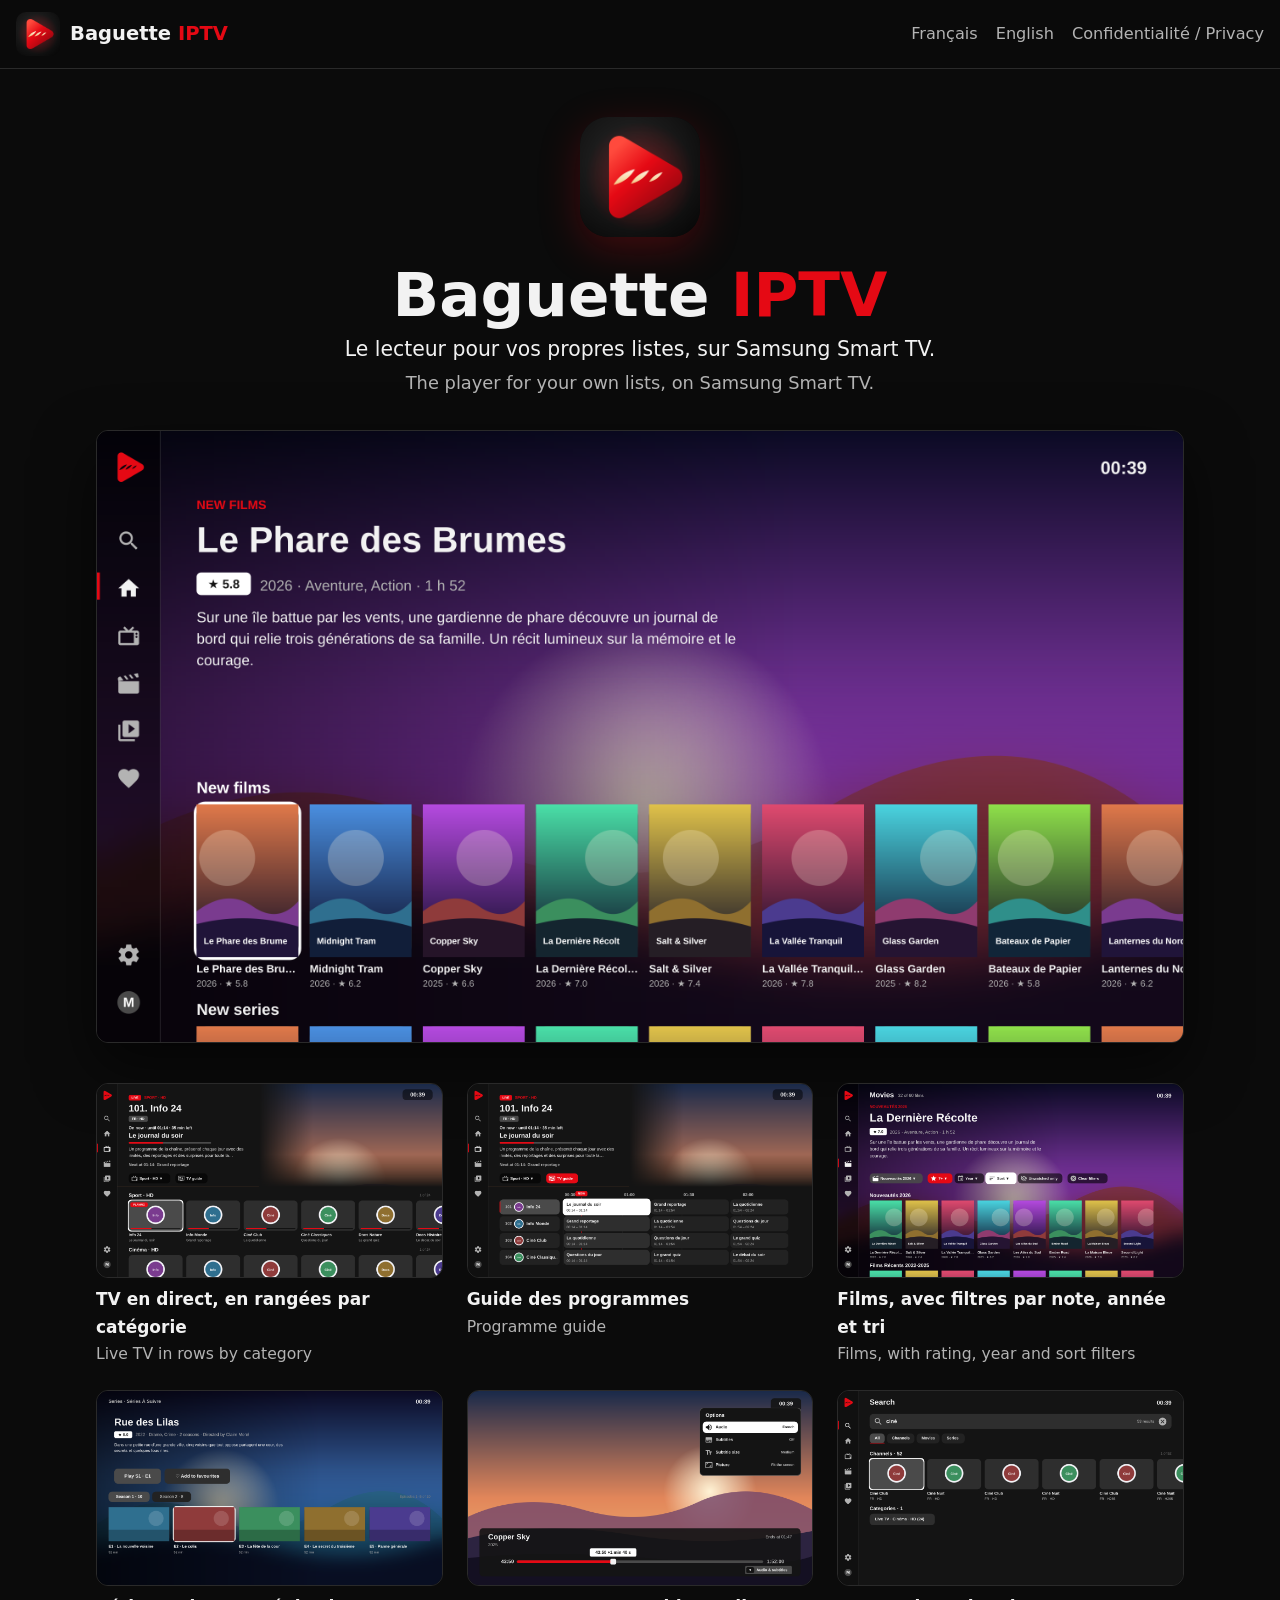
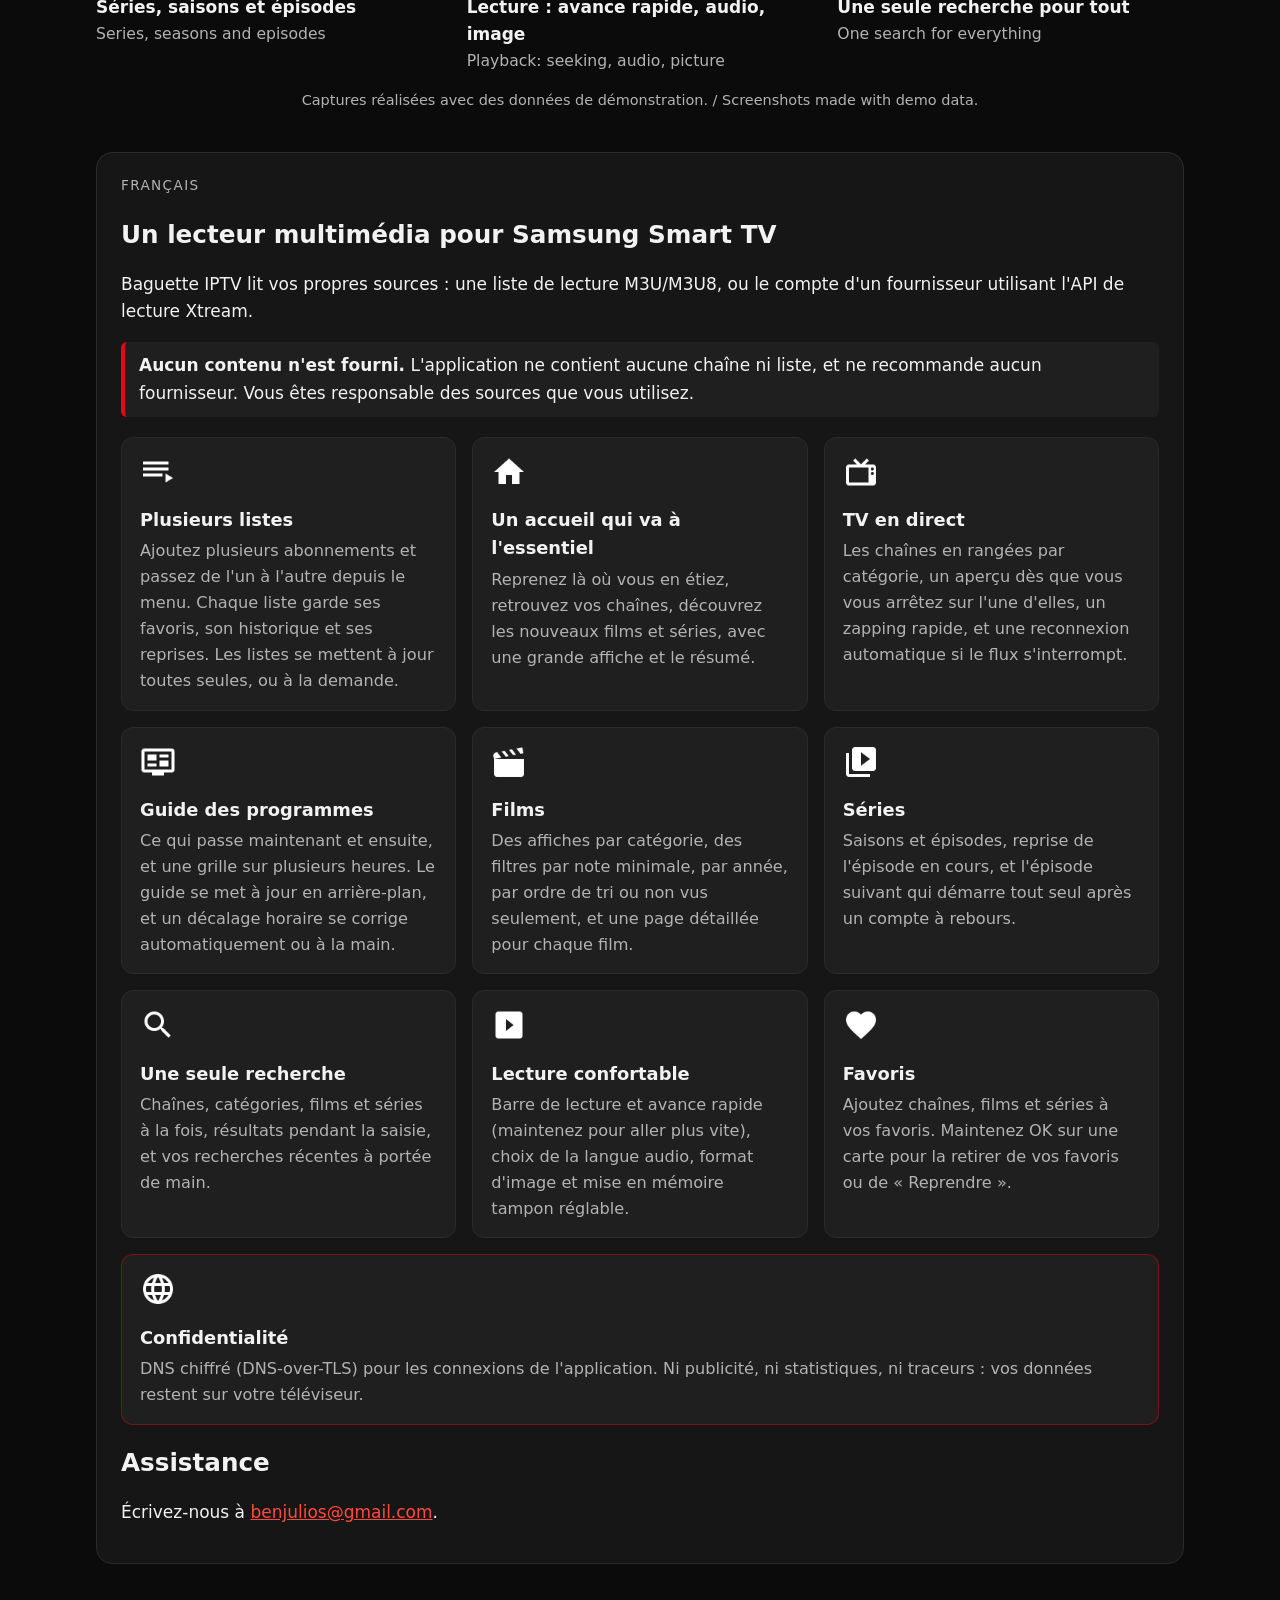
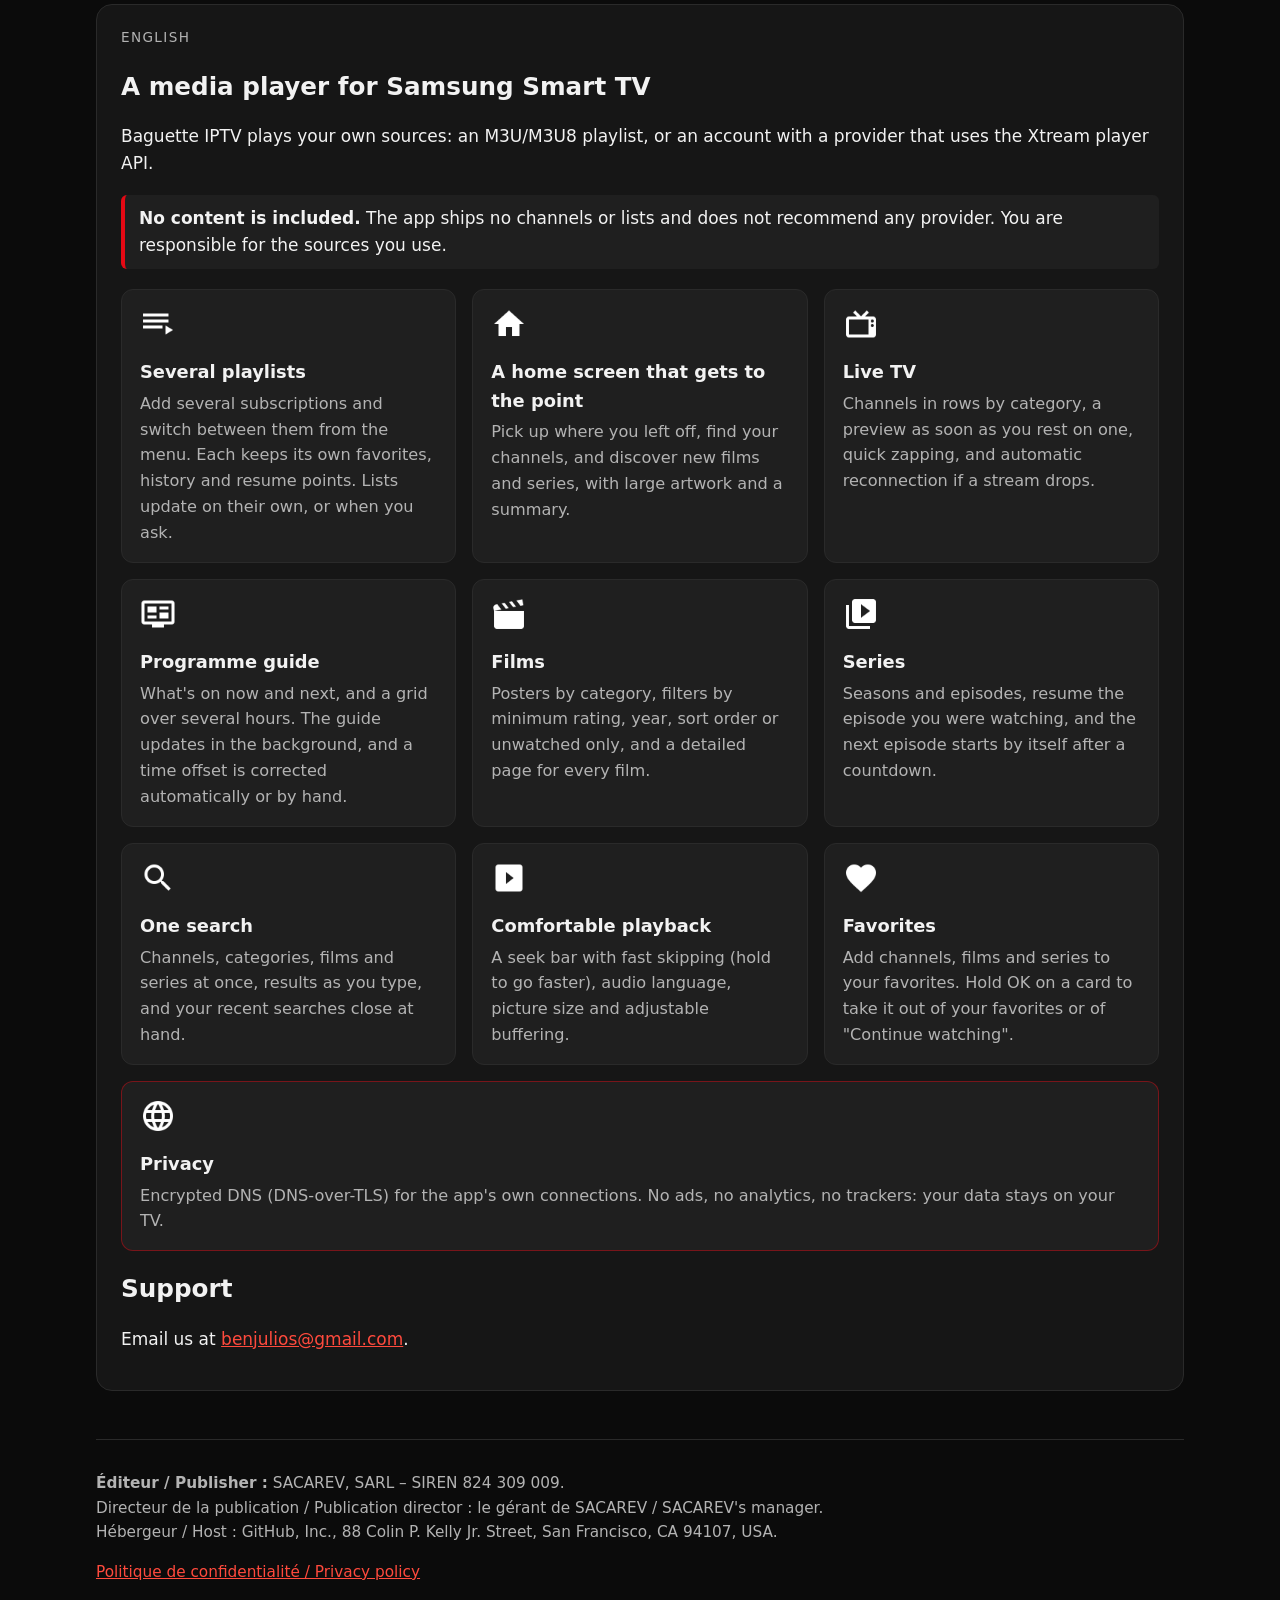
==== index.html @ 28c88313 "Point links at the renamed repo, baguette-iptv-ws The site's repo is now benjulios/baguette-iptv-ws," ====
<!doctype html>
<html lang="fr">
<head>
<meta charset="utf-8">
<meta name="viewport" content="width=device-width, initial-scale=1">
<title>Baguette IPTV – SACAREV</title>
<meta name="description" content="Baguette IPTV, un lecteur pour vos propres listes IPTV sur Samsung Smart TV, par SACAREV. A player for your own IPTV lists on Samsung Smart TV.">
<meta name="theme-color" content="#0b0b0b">
<meta property="og:title" content="Baguette IPTV">
<meta property="og:description" content="Le lecteur pour vos propres listes IPTV sur Samsung Smart TV. The player for your own IPTV lists on Samsung Smart TV.">
<meta property="og:image" content="https://benjulios.github.io/baguette-iptv-ws/screens/home.png">
<link rel="icon" href="favicon.png">
<link rel="stylesheet" href="style.css">
</head>
<body>
<header class="top">
  <a class="brand" href="index.html"><img src="icon.png" alt="" width="44" height="44"><span>Baguette <b>IPTV</b></span></a>
  <nav><a href="#fr">Français</a><a href="#en">English</a><a href="privacy.html">Confidentialité / Privacy</a></nav>
</header>

<main>
  <section class="hero">
    <img class="logo" src="icon.png" alt="Baguette IPTV logo" width="120" height="120">
    <h1>Baguette <span>IPTV</span></h1>
    <p class="tagline">Le lecteur pour vos propres listes, sur Samsung Smart TV.</p>
    <p class="tagline en">The player for your own lists, on Samsung Smart TV.</p>
    <figure class="shot wide"><img src="screens/home.png" alt="Accueil : reprise, vos chaînes, nouveaux films / Home: continue watching, your channels, new films" width="1280" height="720"></figure>
  </section>

  <section class="gallery" aria-label="Captures d'écran / Screenshots">
    <figure class="shot"><img src="screens/live.png" alt="" width="1280" height="720" loading="lazy"><figcaption>TV en direct, en rangées par catégorie<span>Live TV in rows by category</span></figcaption></figure>
    <figure class="shot"><img src="screens/guide.png" alt="" width="1280" height="720" loading="lazy"><figcaption>Guide des programmes<span>Programme guide</span></figcaption></figure>
    <figure class="shot"><img src="screens/movies.png" alt="" width="1280" height="720" loading="lazy"><figcaption>Films, avec filtres par note, année et tri<span>Films, with rating, year and sort filters</span></figcaption></figure>
    <figure class="shot"><img src="screens/series.png" alt="" width="1280" height="720" loading="lazy"><figcaption>Séries, saisons et épisodes<span>Series, seasons and episodes</span></figcaption></figure>
    <figure class="shot"><img src="screens/player.png" alt="" width="1280" height="720" loading="lazy"><figcaption>Lecture : avance rapide, audio, image<span>Playback: seeking, audio, picture</span></figcaption></figure>
    <figure class="shot"><img src="screens/search.png" alt="" width="1280" height="720" loading="lazy"><figcaption>Une seule recherche pour tout<span>One search for everything</span></figcaption></figure>
  </section>
  <p class="note">Captures réalisées avec des données de démonstration. / Screenshots made with demo data.</p>

  <section id="fr" class="lang-block">
    <p class="lang">Français</p>
    <h2>Un lecteur multimédia pour Samsung Smart TV</h2>
    <p>Baguette IPTV lit vos propres sources : une liste de lecture M3U/M3U8, ou le compte d'un fournisseur utilisant l'API de lecture Xtream.</p>
    <p class="warn"><strong>Aucun contenu n'est fourni.</strong> L'application ne contient aucune chaîne ni liste, et ne recommande aucun fournisseur. Vous êtes responsable des sources que vous utilisez.</p>
    <div class="features">
      <article><img src="img/playlist.png" alt=""><h3>Plusieurs listes</h3><p>Ajoutez plusieurs abonnements et passez de l'un à l'autre depuis le menu. Chaque liste garde ses favoris, son historique et ses reprises. Les listes se mettent à jour toutes seules, ou à la demande.</p></article>
      <article><img src="img/home.png" alt=""><h3>Un accueil qui va à l'essentiel</h3><p>Reprenez là où vous en étiez, retrouvez vos chaînes, découvrez les nouveaux films et séries, avec une grande affiche et le résumé.</p></article>
      <article><img src="img/tv.png" alt=""><h3>TV en direct</h3><p>Les chaînes en rangées par catégorie, un aperçu dès que vous vous arrêtez sur l'une d'elles, un zapping rapide, et une reconnexion automatique si le flux s'interrompt.</p></article>
      <article><img src="img/guide.png" alt=""><h3>Guide des programmes</h3><p>Ce qui passe maintenant et ensuite, et une grille sur plusieurs heures. Le guide se met à jour en arrière-plan, et un décalage horaire se corrige automatiquement ou à la main.</p></article>
      <article><img src="img/film.png" alt=""><h3>Films</h3><p>Des affiches par catégorie, des filtres par note minimale, par année, par ordre de tri ou non vus seulement, et une page détaillée pour chaque film.</p></article>
      <article><img src="img/series.png" alt=""><h3>Séries</h3><p>Saisons et épisodes, reprise de l'épisode en cours, et l'épisode suivant qui démarre tout seul après un compte à rebours.</p></article>
      <article><img src="img/search.png" alt=""><h3>Une seule recherche</h3><p>Chaînes, catégories, films et séries à la fois, résultats pendant la saisie, et vos recherches récentes à portée de main.</p></article>
      <article><img src="img/video.png" alt=""><h3>Lecture confortable</h3><p>Barre de lecture et avance rapide (maintenez pour aller plus vite), choix de la langue audio, format d'image et mise en mémoire tampon réglable.</p></article>
      <article><img src="img/heart.png" alt=""><h3>Favoris</h3><p>Ajoutez chaînes, films et séries à vos favoris. Maintenez OK sur une carte pour la retirer de vos favoris ou de « Reprendre ».</p></article>
      <article class="wide"><img src="img/network.png" alt=""><h3>Confidentialité</h3><p>DNS chiffré (DNS-over-TLS) pour les connexions de l'application. Ni publicité, ni statistiques, ni traceurs : vos données restent sur votre téléviseur.</p></article>
    </div>
    <h2>Assistance</h2>
    <p>Écrivez-nous à <a href="mailto:benjulios@gmail.com">benjulios@gmail.com</a>.</p>
  </section>

  <section id="en" class="lang-block">
    <p class="lang">English</p>
    <h2>A media player for Samsung Smart TV</h2>
    <p>Baguette IPTV plays your own sources: an M3U/M3U8 playlist, or an account with a provider that uses the Xtream player API.</p>
    <p class="warn"><strong>No content is included.</strong> The app ships no channels or lists and does not recommend any provider. You are responsible for the sources you use.</p>
    <div class="features">
      <article><img src="img/playlist.png" alt=""><h3>Several playlists</h3><p>Add several subscriptions and switch between them from the menu. Each keeps its own favorites, history and resume points. Lists update on their own, or when you ask.</p></article>
      <article><img src="img/home.png" alt=""><h3>A home screen that gets to the point</h3><p>Pick up where you left off, find your channels, and discover new films and series, with large artwork and a summary.</p></article>
      <article><img src="img/tv.png" alt=""><h3>Live TV</h3><p>Channels in rows by category, a preview as soon as you rest on one, quick zapping, and automatic reconnection if a stream drops.</p></article>
      <article><img src="img/guide.png" alt=""><h3>Programme guide</h3><p>What's on now and next, and a grid over several hours. The guide updates in the background, and a time offset is corrected automatically or by hand.</p></article>
      <article><img src="img/film.png" alt=""><h3>Films</h3><p>Posters by category, filters by minimum rating, year, sort order or unwatched only, and a detailed page for every film.</p></article>
      <article><img src="img/series.png" alt=""><h3>Series</h3><p>Seasons and episodes, resume the episode you were watching, and the next episode starts by itself after a countdown.</p></article>
      <article><img src="img/search.png" alt=""><h3>One search</h3><p>Channels, categories, films and series at once, results as you type, and your recent searches close at hand.</p></article>
      <article><img src="img/video.png" alt=""><h3>Comfortable playback</h3><p>A seek bar with fast skipping (hold to go faster), audio language, picture size and adjustable buffering.</p></article>
      <article><img src="img/heart.png" alt=""><h3>Favorites</h3><p>Add channels, films and series to your favorites. Hold OK on a card to take it out of your favorites or of "Continue watching".</p></article>
      <article class="wide"><img src="img/network.png" alt=""><h3>Privacy</h3><p>Encrypted DNS (DNS-over-TLS) for the app's own connections. No ads, no analytics, no trackers: your data stays on your TV.</p></article>
    </div>
    <h2>Support</h2>
    <p>Email us at <a href="mailto:benjulios@gmail.com">benjulios@gmail.com</a>.</p>
  </section>

  <footer>
    <p><strong>Éditeur / Publisher :</strong> SACAREV, SARL – SIREN 824 309 009.<br>
    Directeur de la publication / Publication director : le gérant de SACAREV / SACAREV's manager.<br>
    Hébergeur / Host : GitHub, Inc., 88 Colin P. Kelly Jr. Street, San Francisco, CA 94107, USA.</p>
    <p><a href="privacy.html">Politique de confidentialité / Privacy policy</a></p>
  </footer>
</main>
</body>
</html>
---- style.css ----
:root {
  --bg: #0b0b0b; --panel: #161616; --raised: #1f1f1f; --line: #2a2a2a;
  --text: #f2f2f2; --muted: #b3b3b3; --red: #e50914; --red-light: #ff4a3d;
}
* { box-sizing: border-box; }
html, body { margin: 0; background: var(--bg); color: var(--text); font: 17px/1.6 system-ui, -apple-system, "Segoe UI", Roboto, sans-serif; }
a { color: var(--red-light); }
img { max-width: 100%; height: auto; }

.top { position: sticky; top: 0; z-index: 10; display: flex; align-items: center; justify-content: space-between; gap: 16px; flex-wrap: wrap;
  padding: 12px 16px; background: rgba(11, 11, 11, .92); border-bottom: 1px solid var(--line); backdrop-filter: blur(8px); }
.brand { display: flex; align-items: center; gap: 10px; color: var(--text); text-decoration: none; font-weight: 700; font-size: 1.15rem; }
.brand img { border-radius: 10px; }
.brand b { color: var(--red); }
nav { display: flex; gap: 18px; flex-wrap: wrap; }
nav a { color: var(--muted); text-decoration: none; font-size: .95rem; }
nav a:hover { color: var(--text); }

main { max-width: 1120px; margin: 0 auto; padding: 0 16px 64px; }
.hero { text-align: center; padding: 48px 0 8px; }
.hero .logo { border-radius: 28px; box-shadow: 0 12px 40px rgba(229, 9, 20, .25); }
h1 { margin: 16px 0 4px; font-size: clamp(2.2rem, 6vw, 3.6rem); line-height: 1.1; }
h1 span { color: var(--red); }
.tagline { margin: 4px 0; font-size: 1.2rem; }
.tagline.en { color: var(--muted); font-size: 1.05rem; }

.shot { margin: 0; }
.shot img { display: block; width: 100%; border-radius: 12px; border: 1px solid var(--line); background: var(--panel); }
.shot.wide { margin-top: 32px; }
.shot.wide img { box-shadow: 0 24px 60px rgba(0, 0, 0, .6); }
.gallery { display: grid; grid-template-columns: repeat(auto-fit, minmax(320px, 1fr)); gap: 24px; margin-top: 32px; }
figcaption { margin-top: 8px; font-weight: 600; }
figcaption span { display: block; color: var(--muted); font-weight: 400; font-size: .92rem; }
.note { color: var(--muted); font-size: .85rem; text-align: center; margin: 16px 0 0; }

.lang-block { background: var(--panel); border: 1px solid var(--line); border-radius: 16px; padding: 8px 24px 20px; margin: 40px 0 0; }
.lang { font-size: .8rem; color: var(--muted); text-transform: uppercase; letter-spacing: .1em; margin-bottom: 0; }
h2 { font-size: 1.45rem; margin: 18px 0 8px; }
.warn { background: var(--raised); border-left: 4px solid var(--red); padding: 10px 14px; border-radius: 6px; }
.features { display: grid; grid-template-columns: repeat(auto-fit, minmax(260px, 1fr)); gap: 16px; margin: 20px 0 8px; }
.features article { background: var(--raised); border: 1px solid var(--line); border-radius: 12px; padding: 16px 18px; }
.features img { width: 36px; height: 36px; }
.features h3 { margin: 8px 0 4px; font-size: 1.05rem; }
.features p { margin: 0; color: var(--muted); font-size: .95rem; }
.features article.wide { grid-column: 1 / -1; border-color: rgba(229, 9, 20, .45); }

footer { margin-top: 48px; font-size: .9rem; color: var(--muted); border-top: 1px solid var(--line); padding-top: 16px; }
.muted { color: var(--muted); }

/* the privacy page: one readable column */
.doc { max-width: 760px; margin: 0 auto; }
.doc section { background: var(--panel); border: 1px solid var(--line); border-radius: 12px; padding: 4px 20px 12px; margin: 20px 0; }
.doc h1 { font-size: 2rem; margin-top: 32px; }
.doc h2 { color: var(--red-light); font-size: 1.2rem; margin-top: 1.6rem; }
@media (max-width: 520px) {
  .lang-block { padding: 4px 16px 16px; }
  .top { padding: 10px 16px; }
}
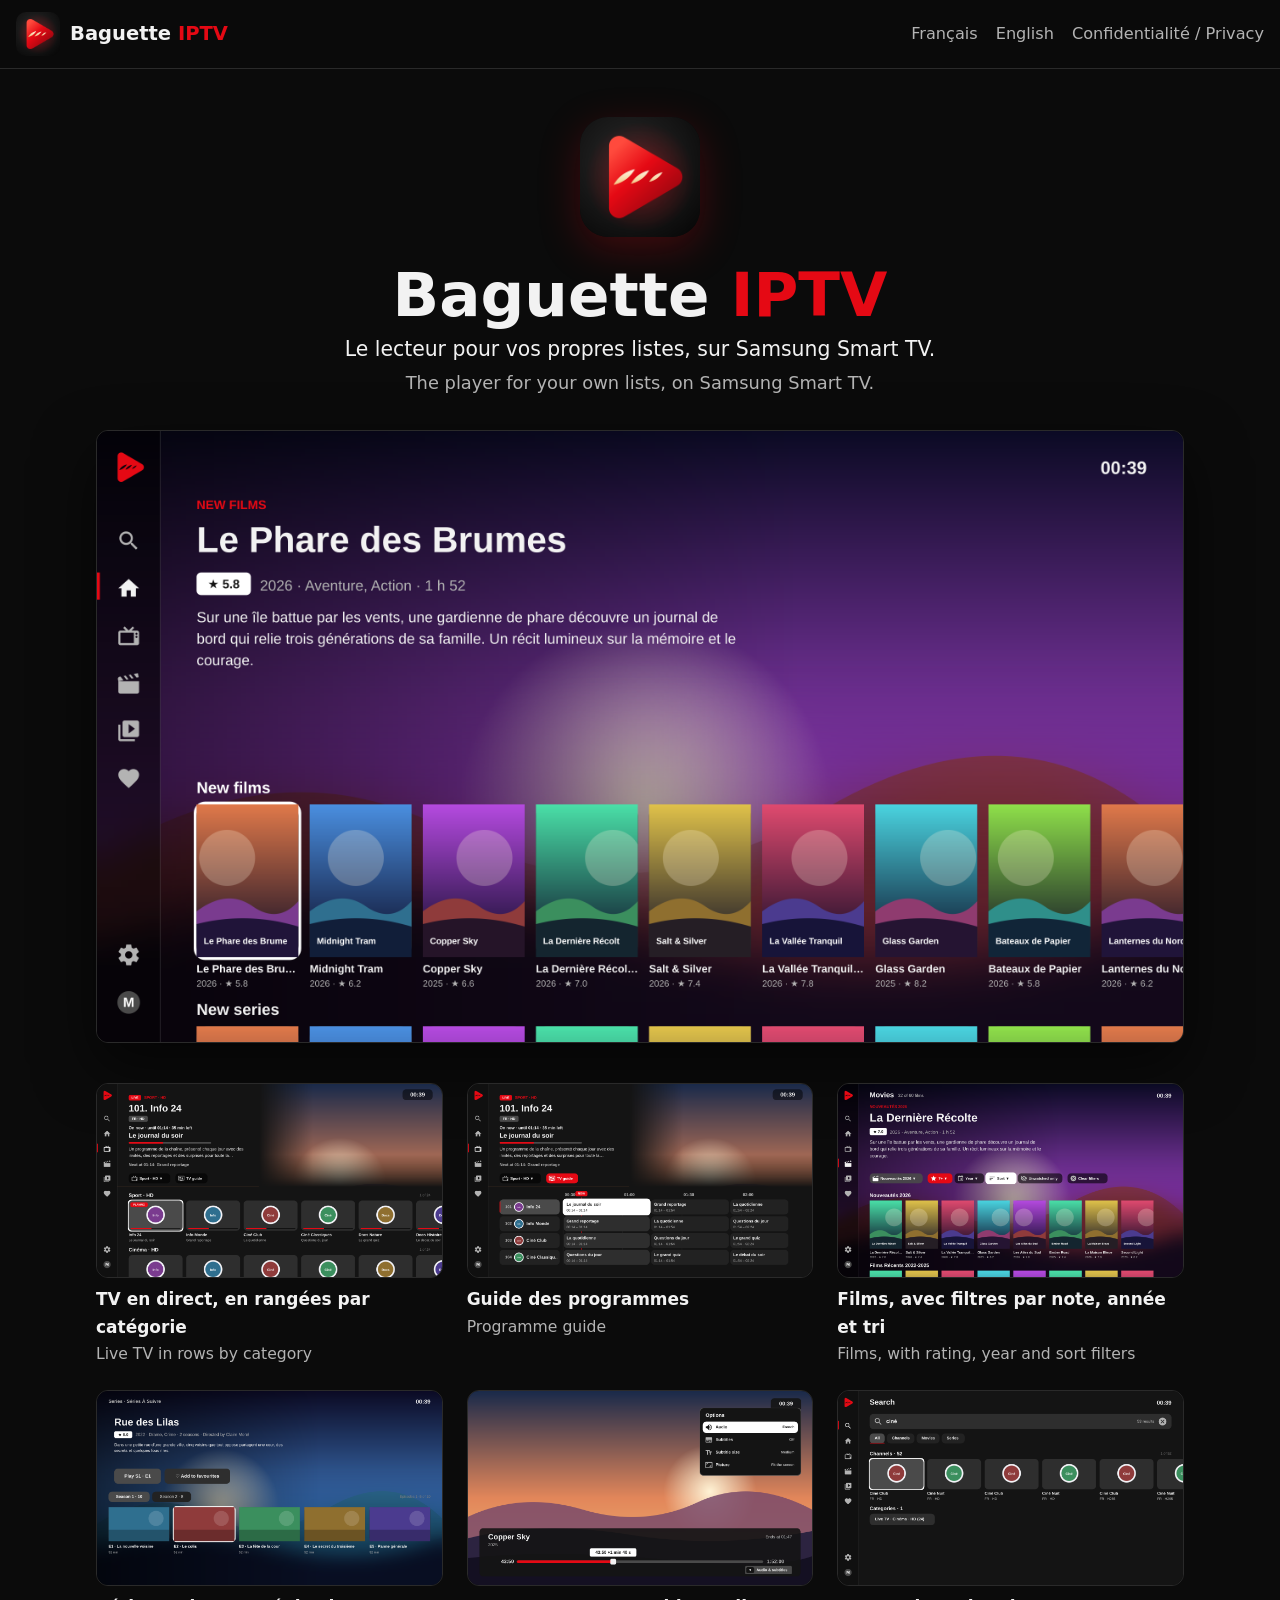
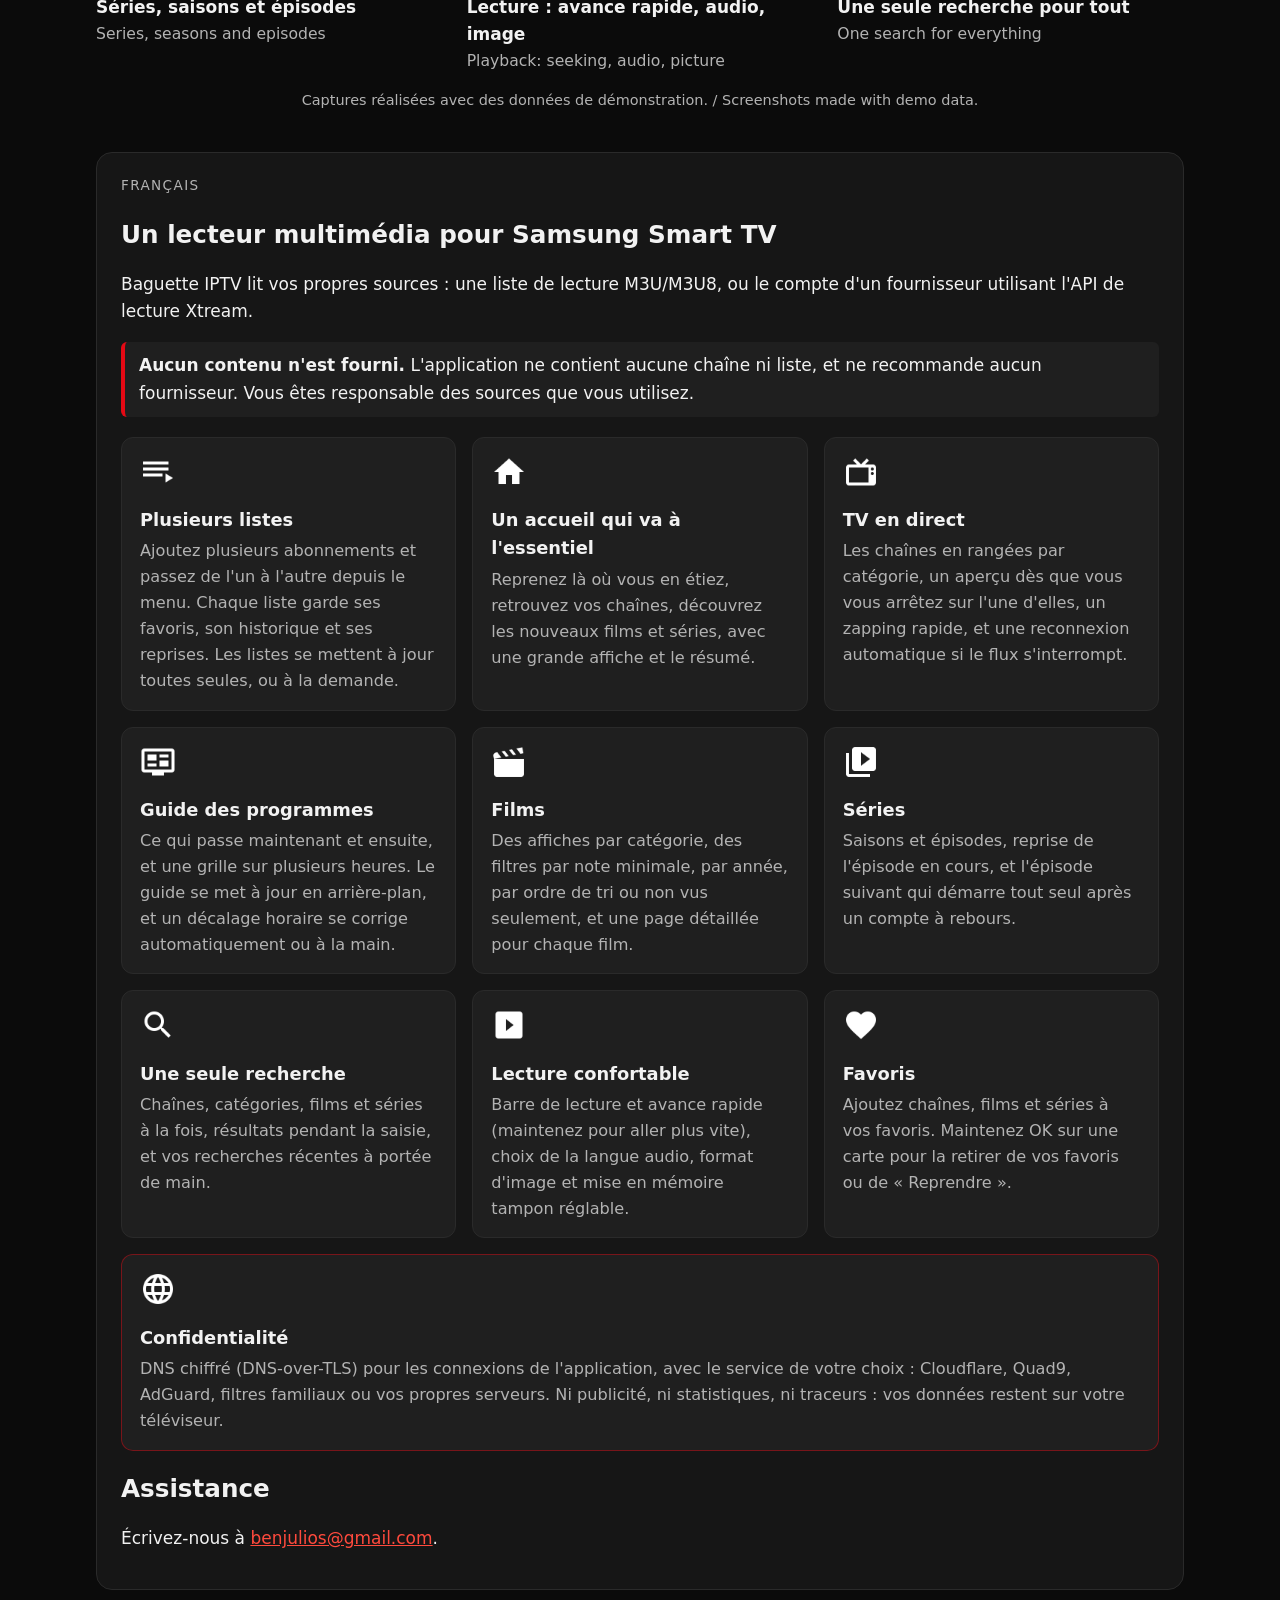
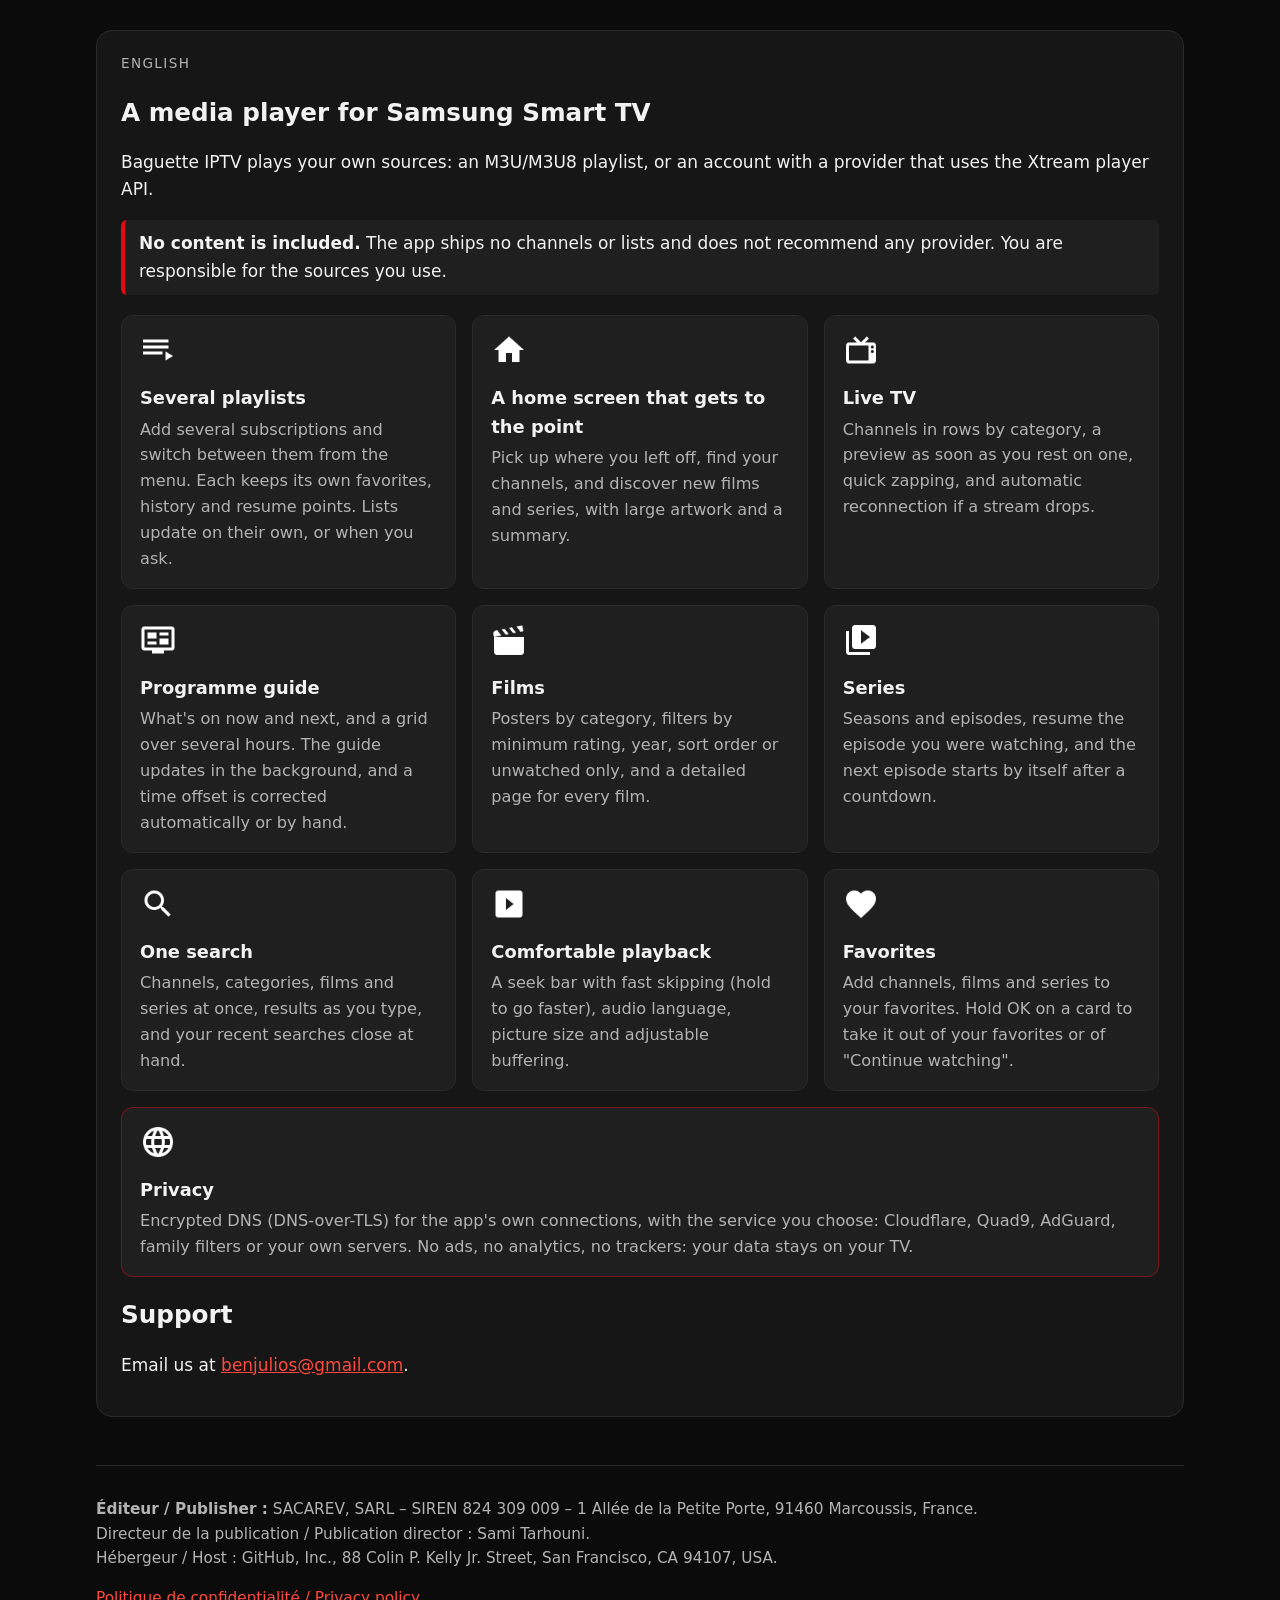
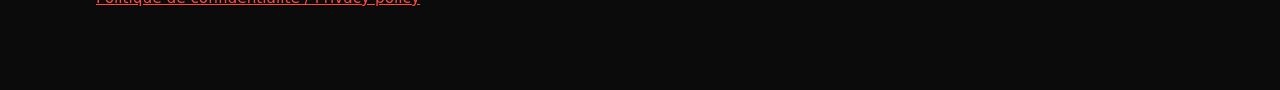
==== commit 24fe8e36: "Privacy policy and features: the new DNS settings The app now lets you pick the DNS service (Cloudfl" ====
--- a/index.html
+++ b/index.html
@@ -52,7 +52,7 @@
       <article><img src="img/search.png" alt=""><h3>Une seule recherche</h3><p>Chaînes, catégories, films et séries à la fois, résultats pendant la saisie, et vos recherches récentes à portée de main.</p></article>
       <article><img src="img/video.png" alt=""><h3>Lecture confortable</h3><p>Barre de lecture et avance rapide (maintenez pour aller plus vite), choix de la langue audio, format d'image et mise en mémoire tampon réglable.</p></article>
       <article><img src="img/heart.png" alt=""><h3>Favoris</h3><p>Ajoutez chaînes, films et séries à vos favoris. Maintenez OK sur une carte pour la retirer de vos favoris ou de « Reprendre ».</p></article>
-      <article class="wide"><img src="img/network.png" alt=""><h3>Confidentialité</h3><p>DNS chiffré (DNS-over-TLS) pour les connexions de l'application. Ni publicité, ni statistiques, ni traceurs : vos données restent sur votre téléviseur.</p></article>
+      <article class="wide"><img src="img/network.png" alt=""><h3>Confidentialité</h3><p>DNS chiffré (DNS-over-TLS) pour les connexions de l'application, avec le service de votre choix : Cloudflare, Quad9, AdGuard, filtres familiaux ou vos propres serveurs. Ni publicité, ni statistiques, ni traceurs : vos données restent sur votre téléviseur.</p></article>
     </div>
     <h2>Assistance</h2>
     <p>Écrivez-nous à <a href="mailto:benjulios@gmail.com">benjulios@gmail.com</a>.</p>
@@ -73,15 +73,15 @@
       <article><img src="img/search.png" alt=""><h3>One search</h3><p>Channels, categories, films and series at once, results as you type, and your recent searches close at hand.</p></article>
       <article><img src="img/video.png" alt=""><h3>Comfortable playback</h3><p>A seek bar with fast skipping (hold to go faster), audio language, picture size and adjustable buffering.</p></article>
       <article><img src="img/heart.png" alt=""><h3>Favorites</h3><p>Add channels, films and series to your favorites. Hold OK on a card to take it out of your favorites or of "Continue watching".</p></article>
-      <article class="wide"><img src="img/network.png" alt=""><h3>Privacy</h3><p>Encrypted DNS (DNS-over-TLS) for the app's own connections. No ads, no analytics, no trackers: your data stays on your TV.</p></article>
+      <article class="wide"><img src="img/network.png" alt=""><h3>Privacy</h3><p>Encrypted DNS (DNS-over-TLS) for the app's own connections, with the service you choose: Cloudflare, Quad9, AdGuard, family filters or your own servers. No ads, no analytics, no trackers: your data stays on your TV.</p></article>
     </div>
     <h2>Support</h2>
     <p>Email us at <a href="mailto:benjulios@gmail.com">benjulios@gmail.com</a>.</p>
   </section>
 
   <footer>
-    <p><strong>Éditeur / Publisher :</strong> SACAREV, SARL – SIREN 824 309 009.<br>
-    Directeur de la publication / Publication director : le gérant de SACAREV / SACAREV's manager.<br>
+    <p><strong>Éditeur / Publisher :</strong> SACAREV, SARL – SIREN 824 309 009 – 1 Allée de la Petite Porte, 91460 Marcoussis, France.<br>
+    Directeur de la publication / Publication director : Sami Tarhouni.<br>
     Hébergeur / Host : GitHub, Inc., 88 Colin P. Kelly Jr. Street, San Francisco, CA 94107, USA.</p>
     <p><a href="privacy.html">Politique de confidentialité / Privacy policy</a></p>
   </footer>
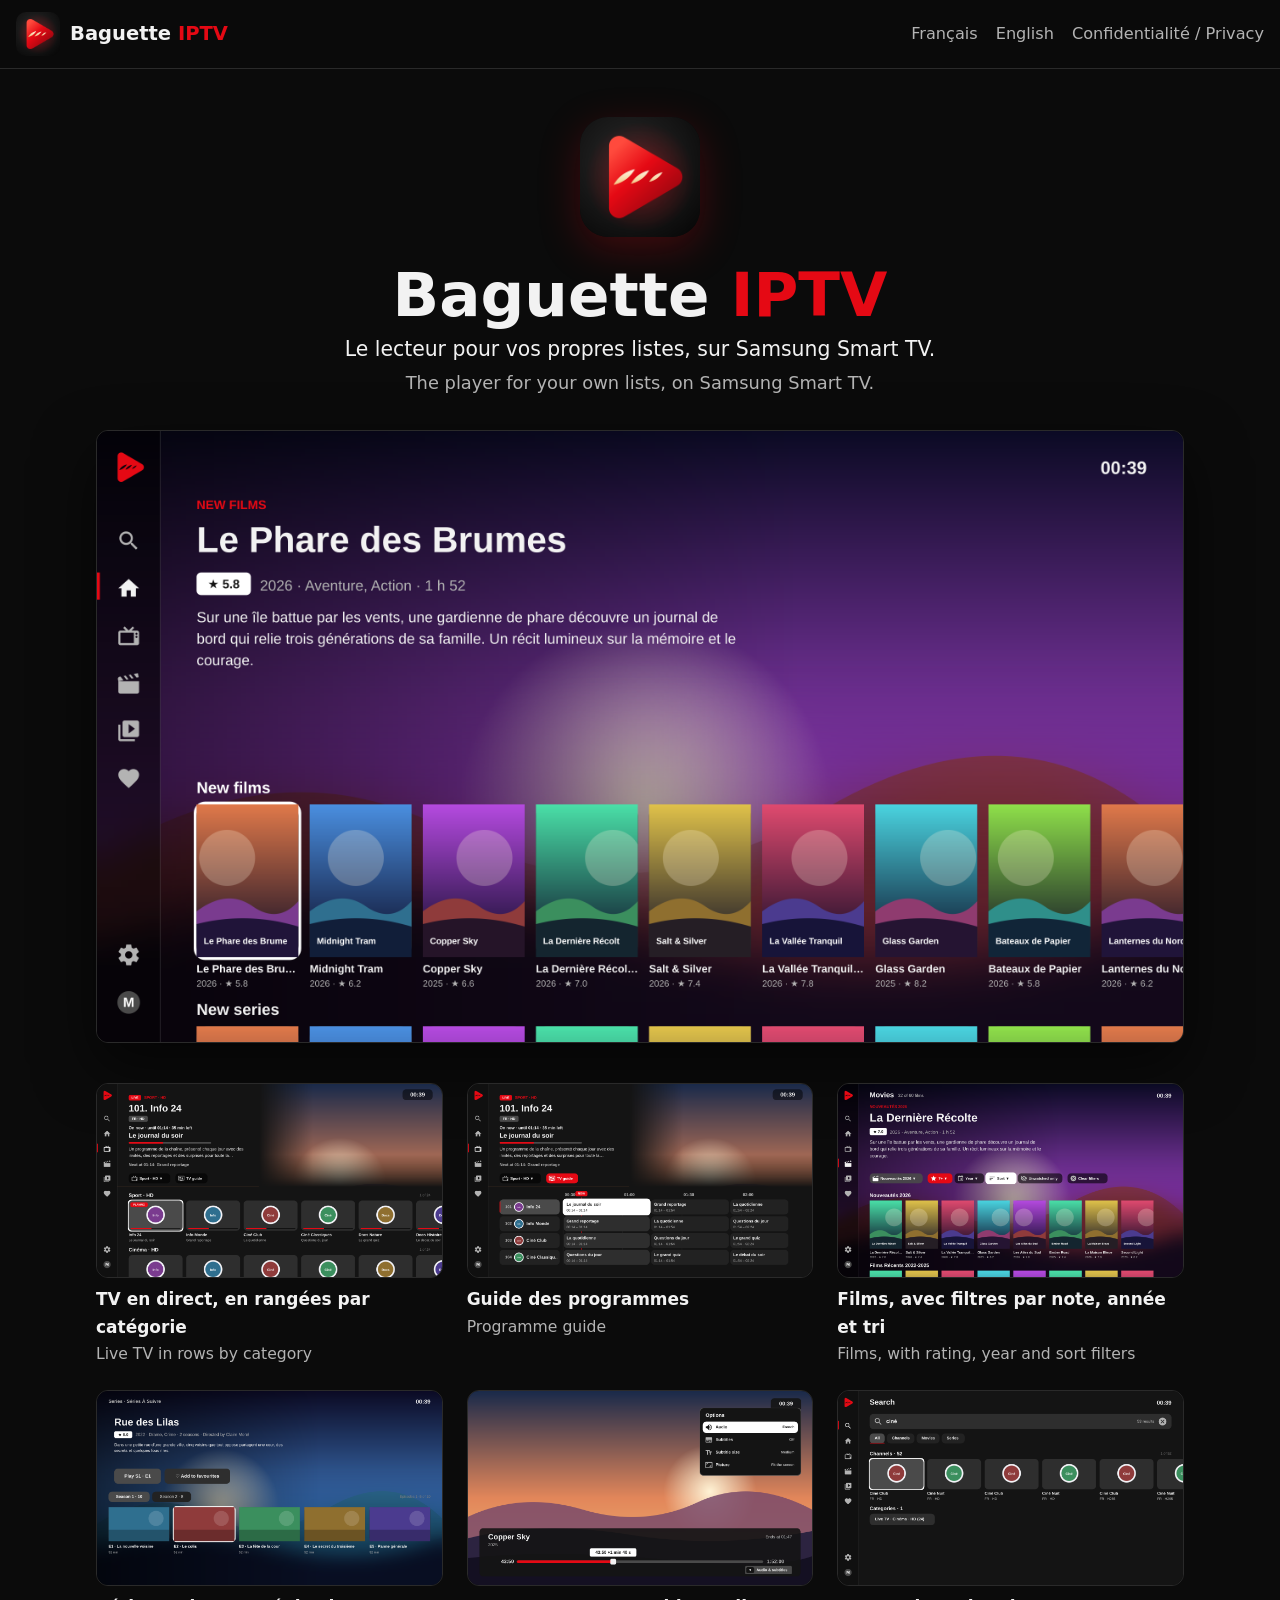
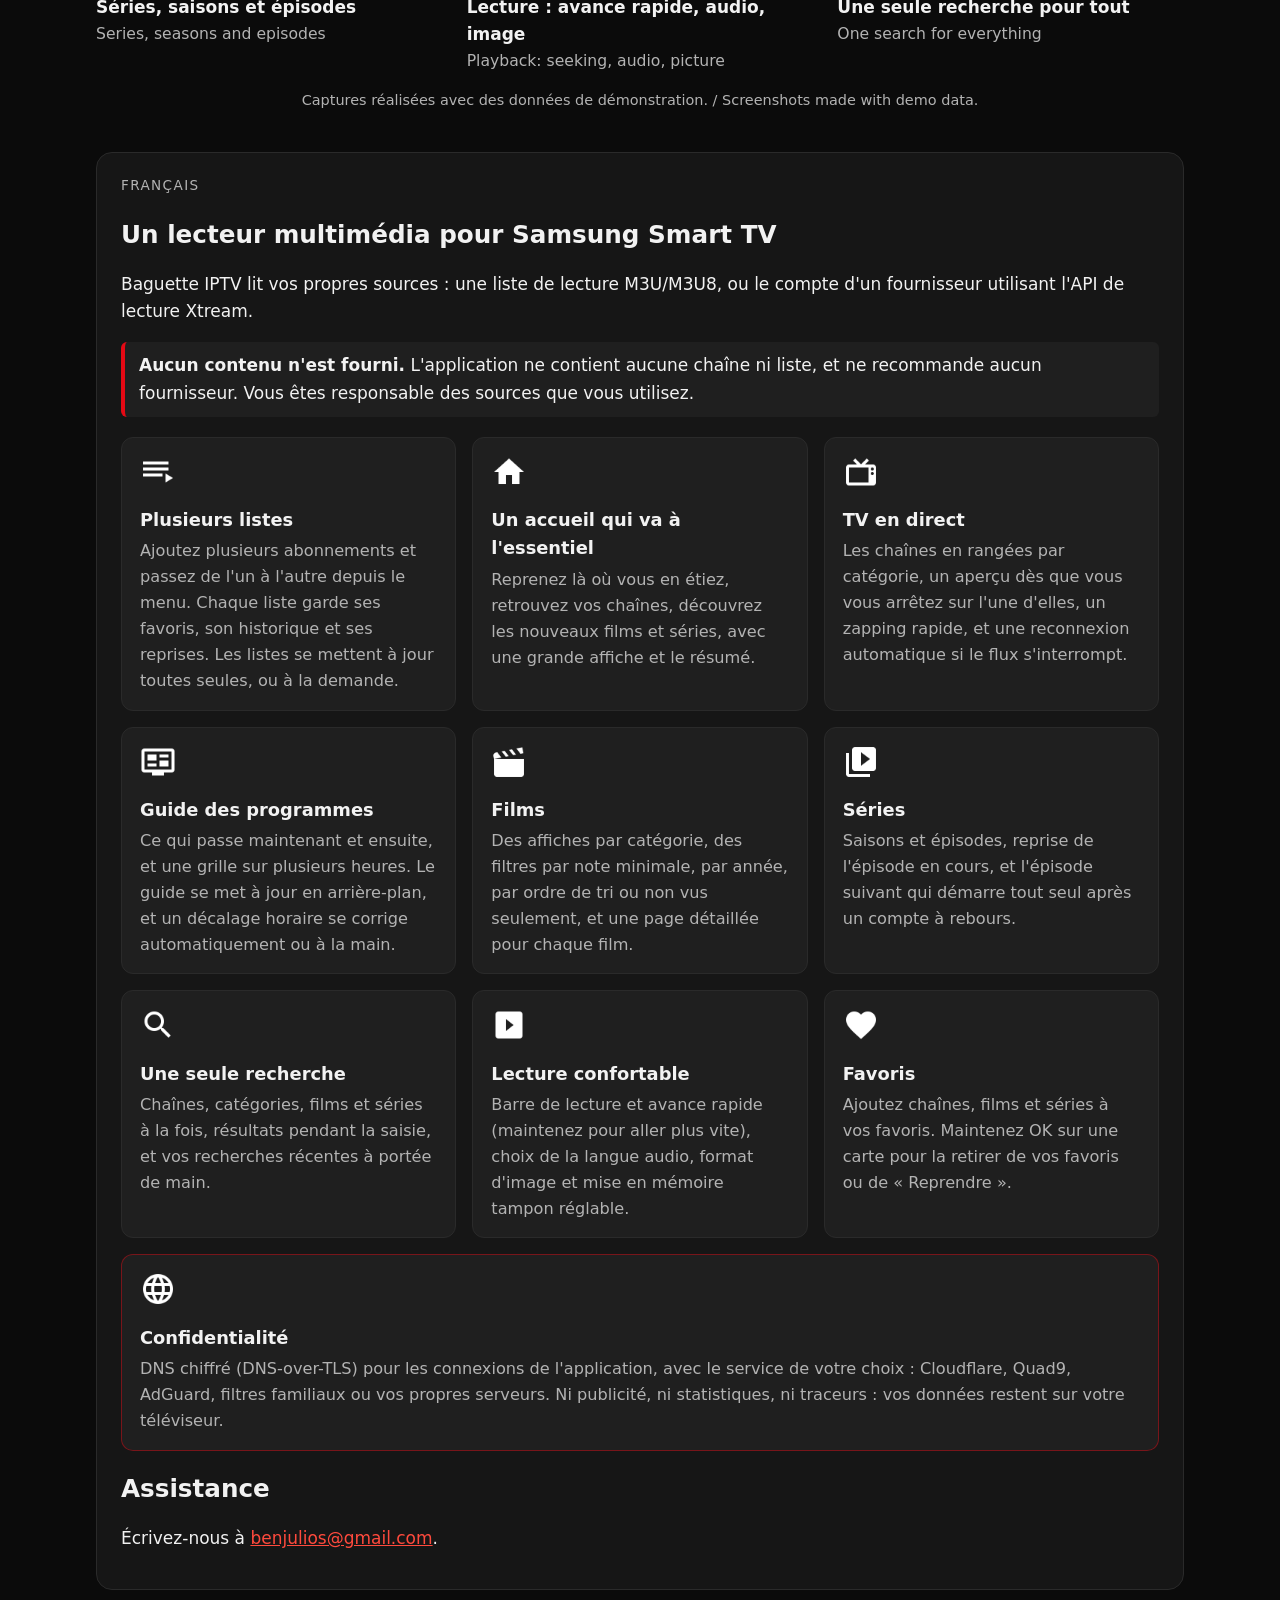
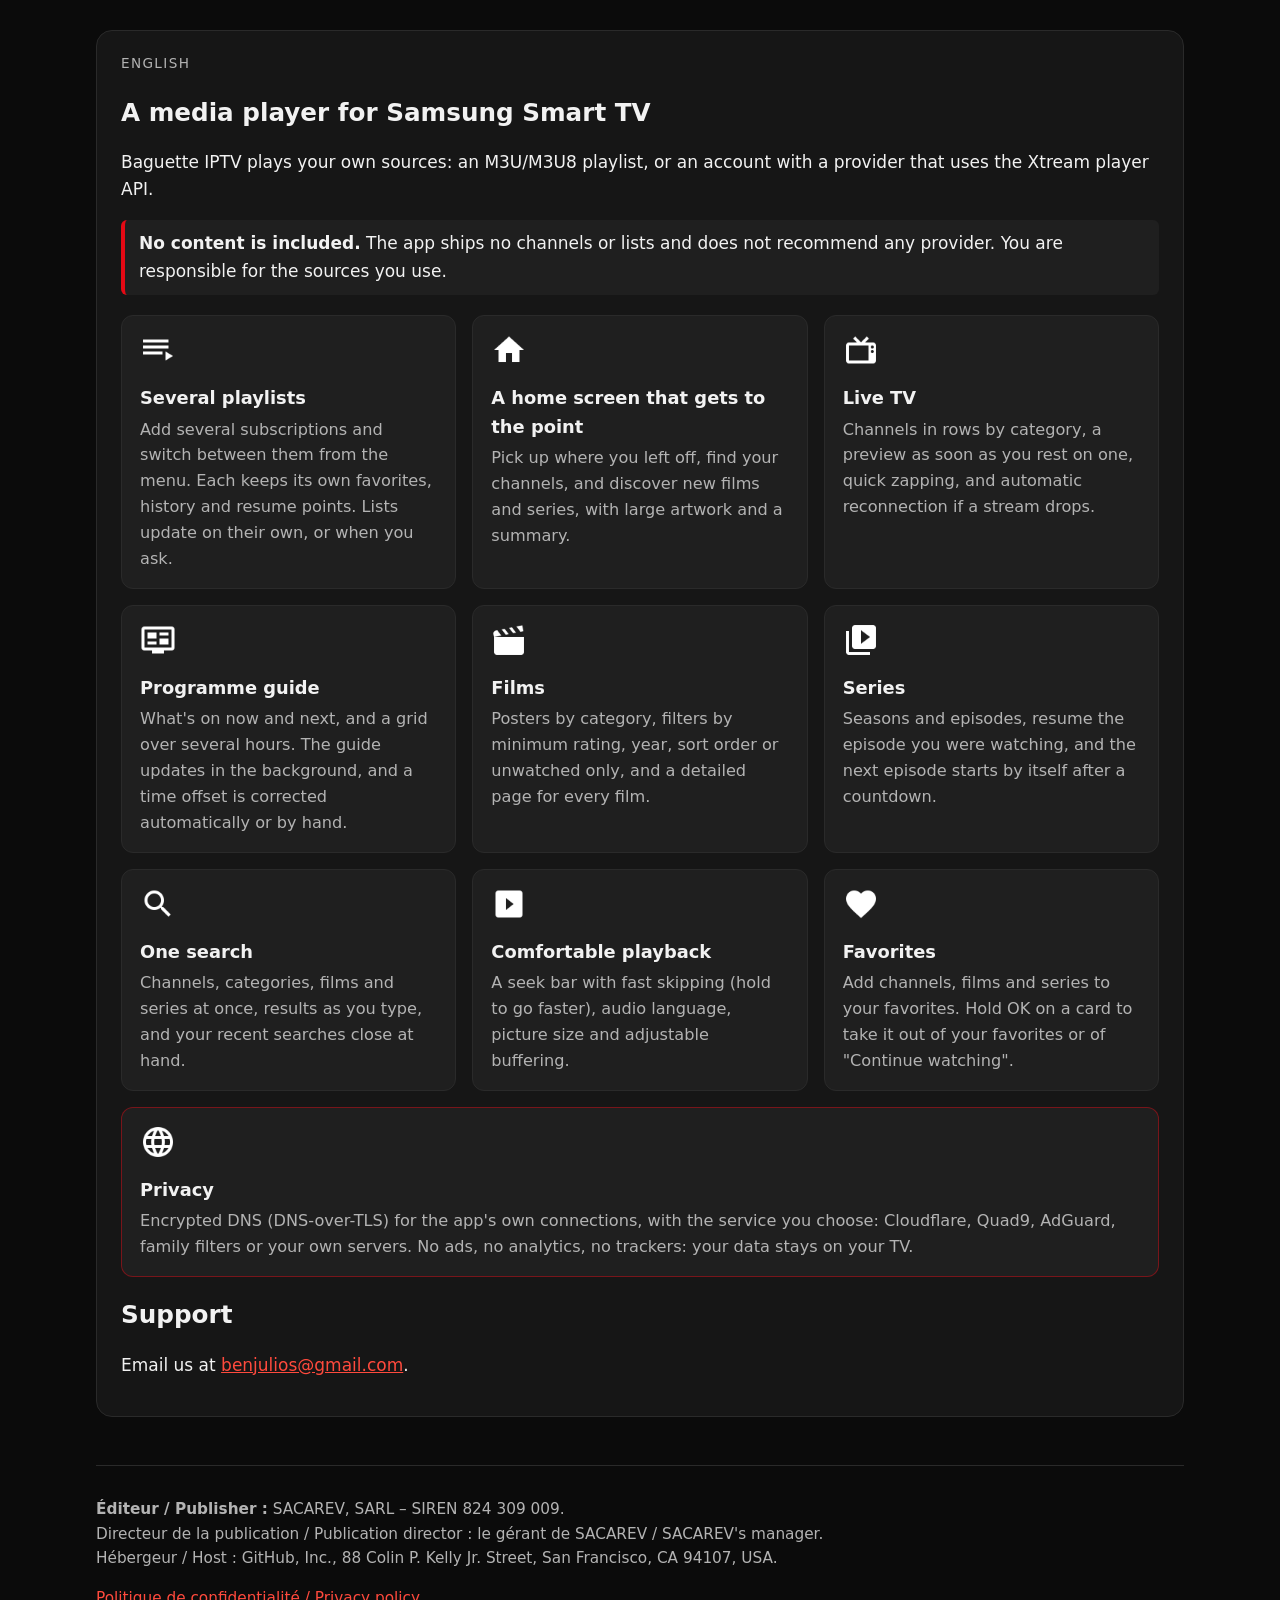
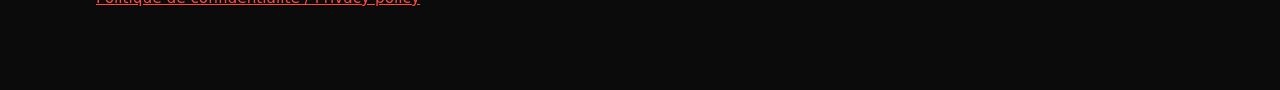
==== commit 7e9b3915: "Privacy policy and features: the new DNS settings The app now lets you pick the DNS service (Cloudfl" ====
--- a/index.html
+++ b/index.html
@@ -80,8 +80,8 @@
   </section>
 
   <footer>
-    <p><strong>Éditeur / Publisher :</strong> SACAREV, SARL – SIREN 824 309 009 – 1 Allée de la Petite Porte, 91460 Marcoussis, France.<br>
-    Directeur de la publication / Publication director : Sami Tarhouni.<br>
+    <p><strong>Éditeur / Publisher :</strong> SACAREV, SARL – SIREN 824 309 009.<br>
+    Directeur de la publication / Publication director : le gérant de SACAREV / SACAREV's manager.<br>
     Hébergeur / Host : GitHub, Inc., 88 Colin P. Kelly Jr. Street, San Francisco, CA 94107, USA.</p>
     <p><a href="privacy.html">Politique de confidentialité / Privacy policy</a></p>
   </footer>
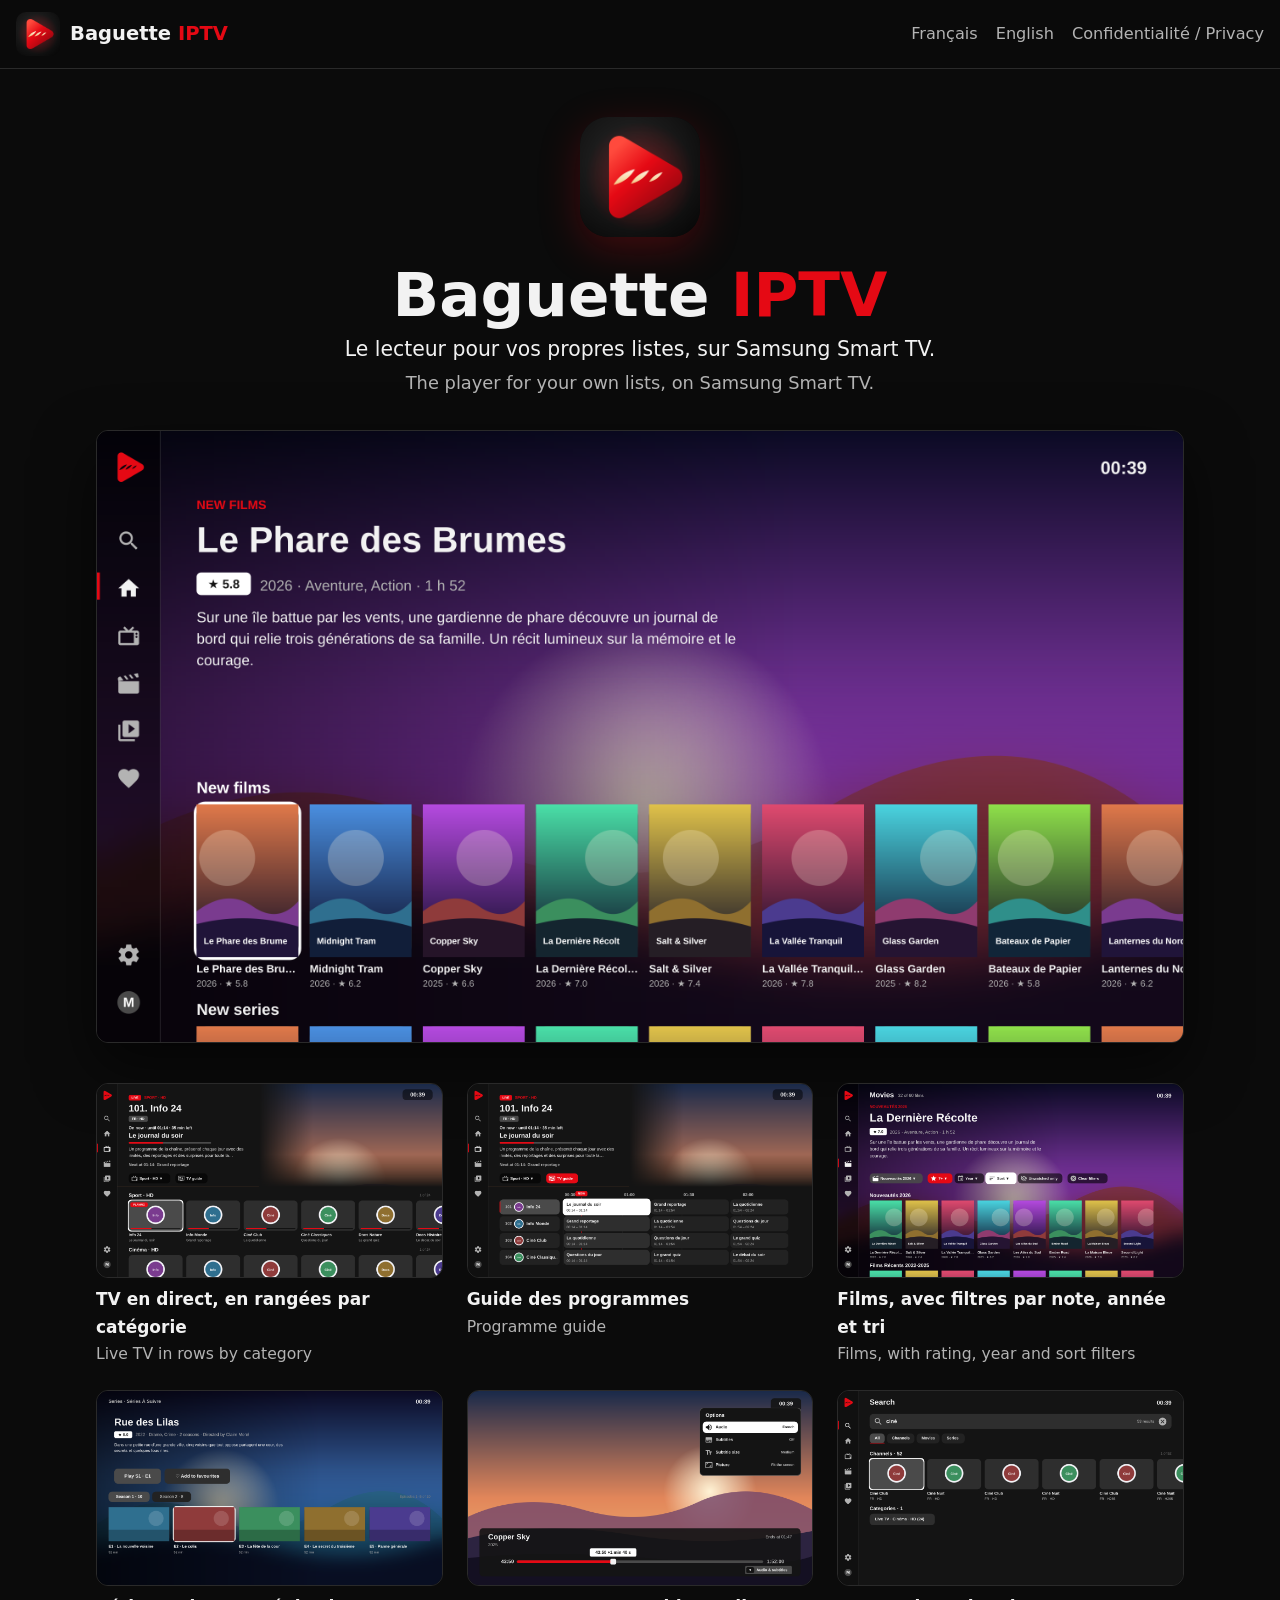
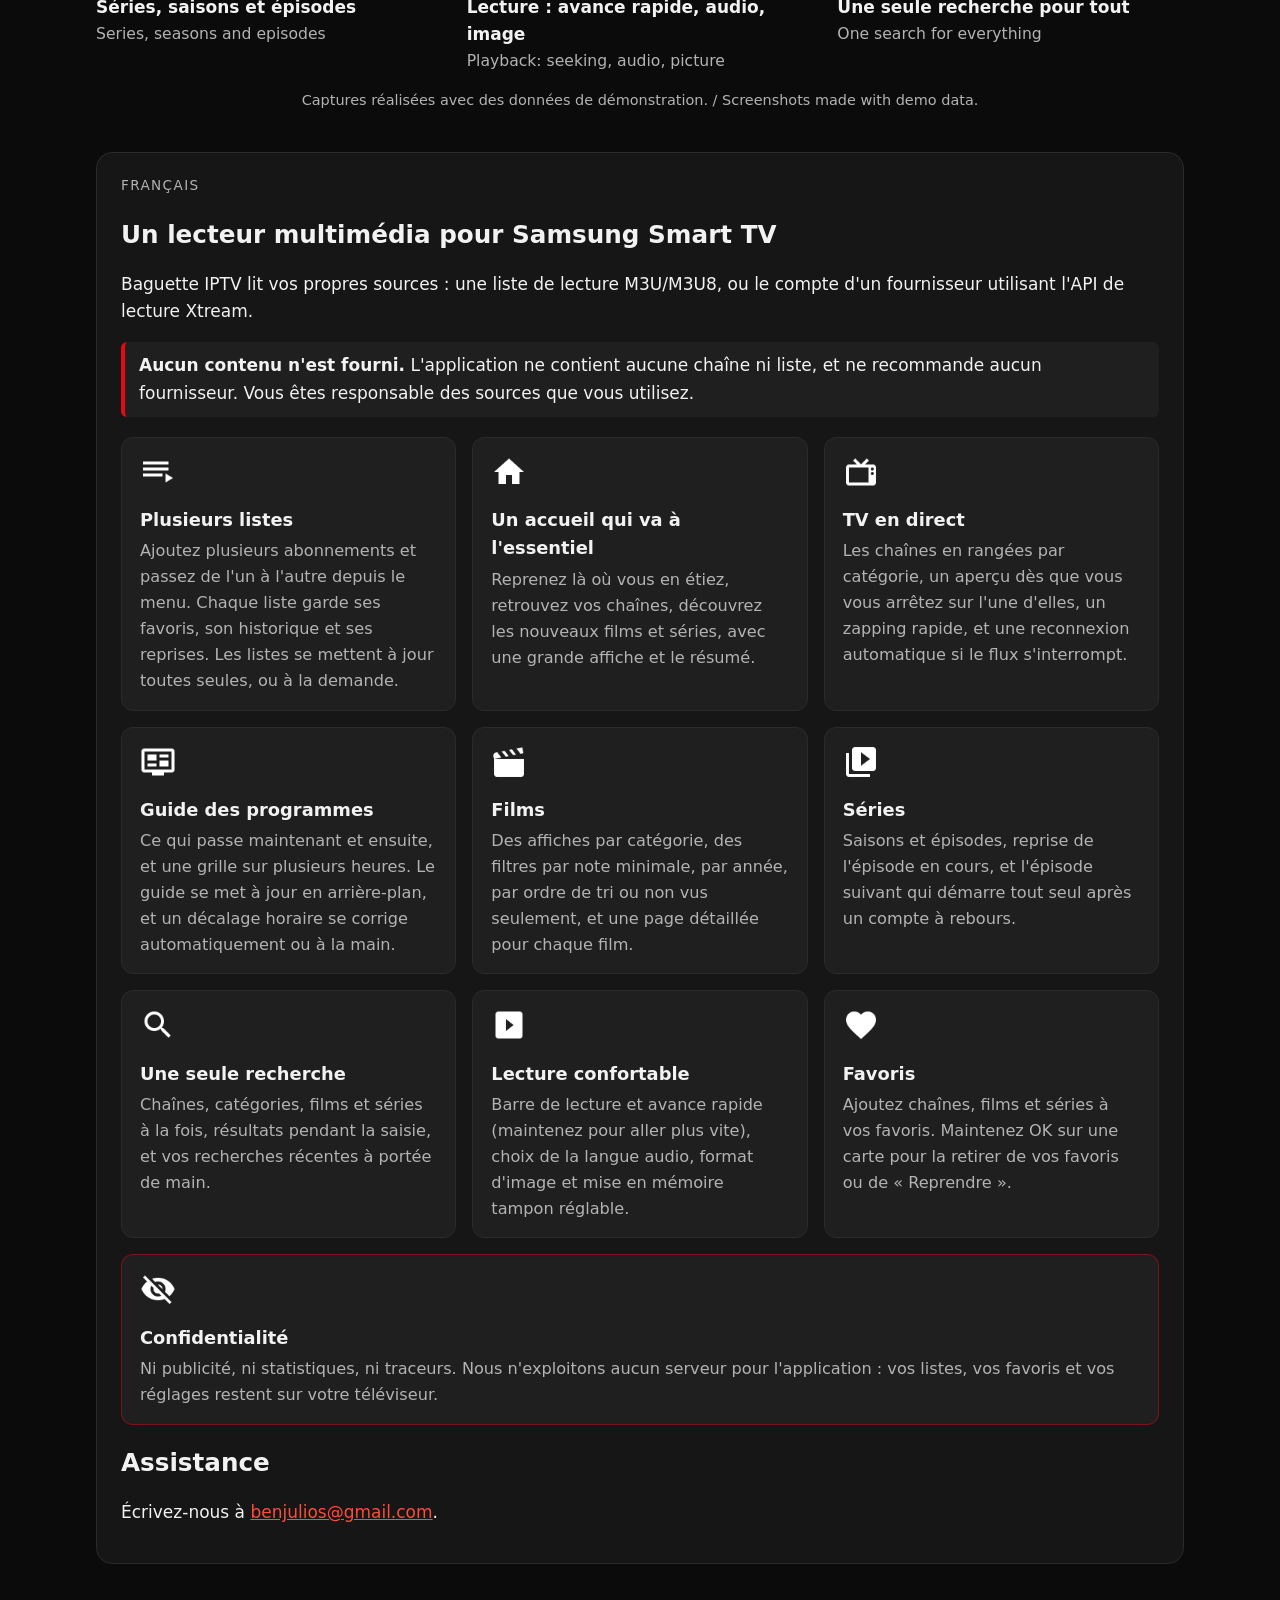
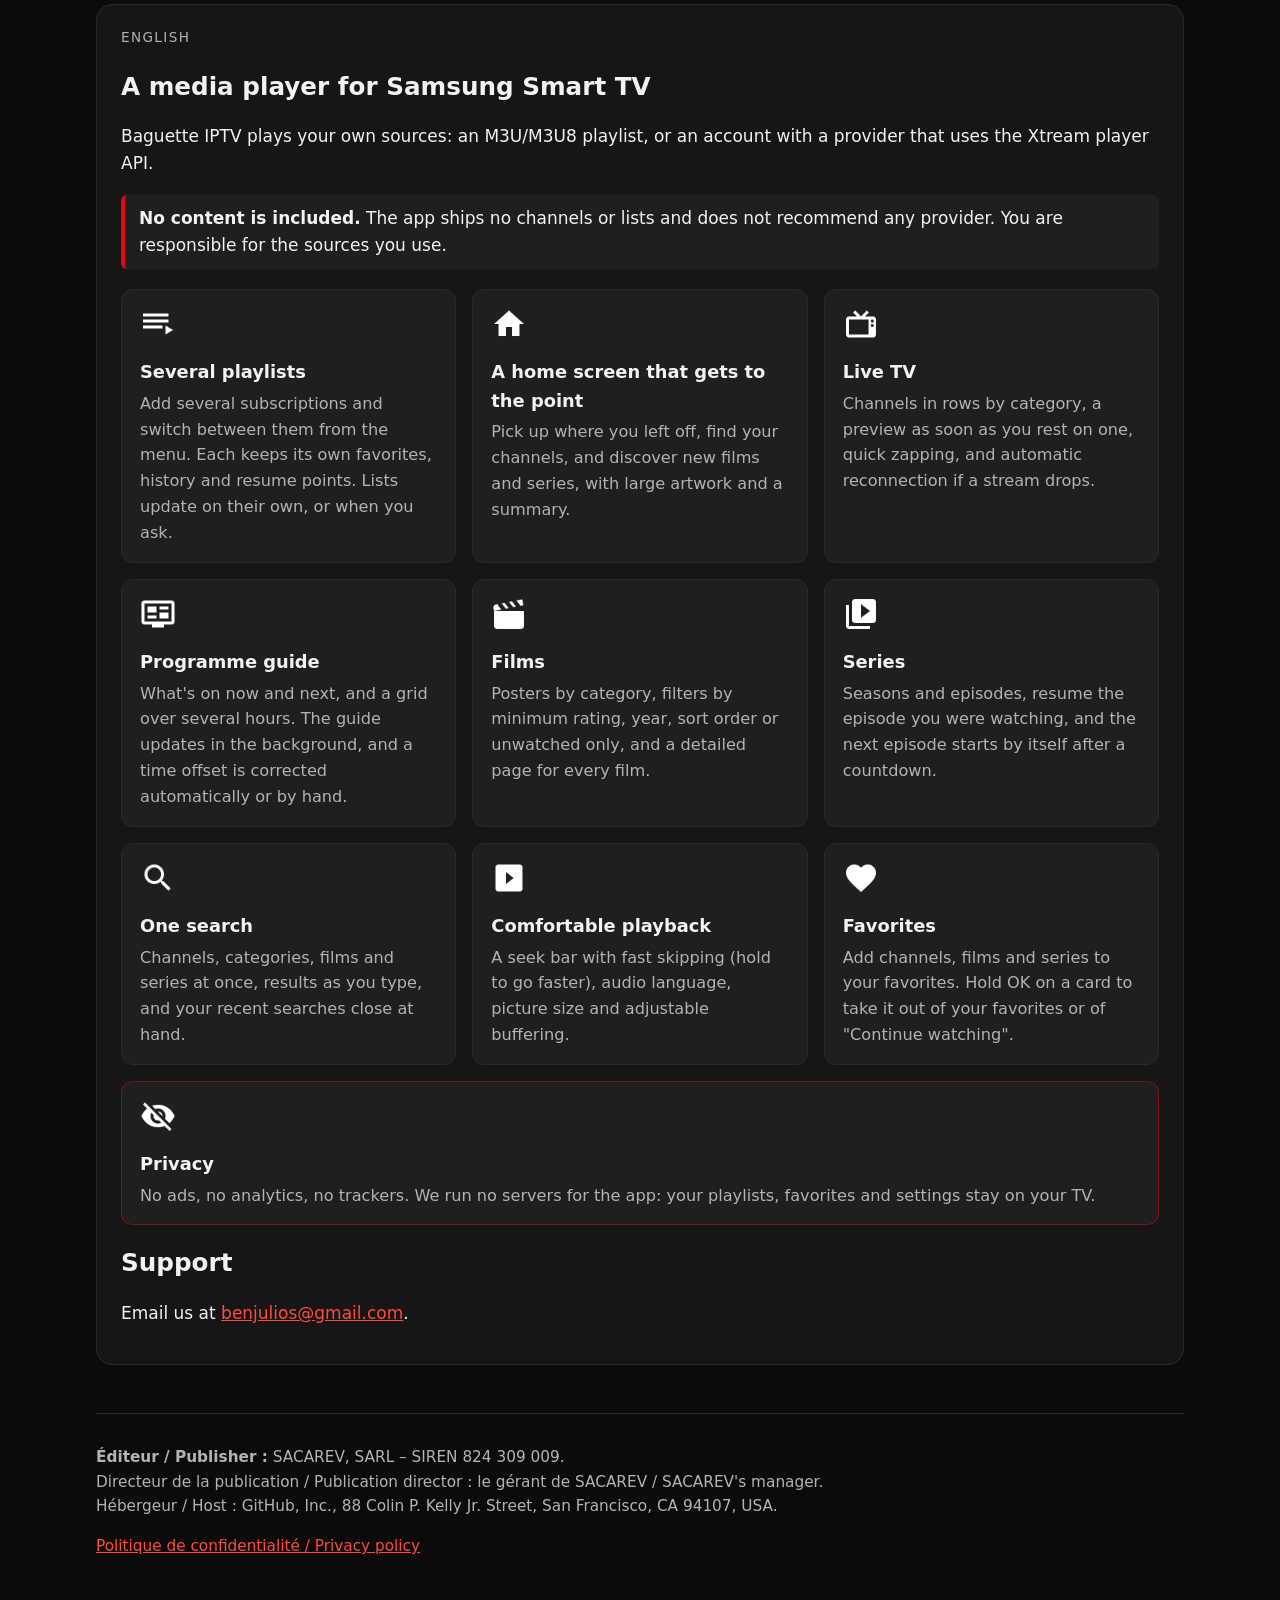
==== commit 40d8bdaa: "Site: leave secure DNS out for now, lead with the interface The feature list no longer pitches encry" ====
--- a/index.html
+++ b/index.html
@@ -52,7 +52,7 @@
       <article><img src="img/search.png" alt=""><h3>Une seule recherche</h3><p>Chaînes, catégories, films et séries à la fois, résultats pendant la saisie, et vos recherches récentes à portée de main.</p></article>
       <article><img src="img/video.png" alt=""><h3>Lecture confortable</h3><p>Barre de lecture et avance rapide (maintenez pour aller plus vite), choix de la langue audio, format d'image et mise en mémoire tampon réglable.</p></article>
       <article><img src="img/heart.png" alt=""><h3>Favoris</h3><p>Ajoutez chaînes, films et séries à vos favoris. Maintenez OK sur une carte pour la retirer de vos favoris ou de « Reprendre ».</p></article>
-      <article class="wide"><img src="img/network.png" alt=""><h3>Confidentialité</h3><p>DNS chiffré (DNS-over-TLS) pour les connexions de l'application, avec le service de votre choix : Cloudflare, Quad9, AdGuard, filtres familiaux ou vos propres serveurs. Ni publicité, ni statistiques, ni traceurs : vos données restent sur votre téléviseur.</p></article>
+      <article class="wide"><img src="img/privacy.png" alt=""><h3>Confidentialité</h3><p>Ni publicité, ni statistiques, ni traceurs. Nous n'exploitons aucun serveur pour l'application : vos listes, vos favoris et vos réglages restent sur votre téléviseur.</p></article>
     </div>
     <h2>Assistance</h2>
     <p>Écrivez-nous à <a href="mailto:benjulios@gmail.com">benjulios@gmail.com</a>.</p>
@@ -73,7 +73,7 @@
       <article><img src="img/search.png" alt=""><h3>One search</h3><p>Channels, categories, films and series at once, results as you type, and your recent searches close at hand.</p></article>
       <article><img src="img/video.png" alt=""><h3>Comfortable playback</h3><p>A seek bar with fast skipping (hold to go faster), audio language, picture size and adjustable buffering.</p></article>
       <article><img src="img/heart.png" alt=""><h3>Favorites</h3><p>Add channels, films and series to your favorites. Hold OK on a card to take it out of your favorites or of "Continue watching".</p></article>
-      <article class="wide"><img src="img/network.png" alt=""><h3>Privacy</h3><p>Encrypted DNS (DNS-over-TLS) for the app's own connections, with the service you choose: Cloudflare, Quad9, AdGuard, family filters or your own servers. No ads, no analytics, no trackers: your data stays on your TV.</p></article>
+      <article class="wide"><img src="img/privacy.png" alt=""><h3>Privacy</h3><p>No ads, no analytics, no trackers. We run no servers for the app: your playlists, favorites and settings stay on your TV.</p></article>
     </div>
     <h2>Support</h2>
     <p>Email us at <a href="mailto:benjulios@gmail.com">benjulios@gmail.com</a>.</p>
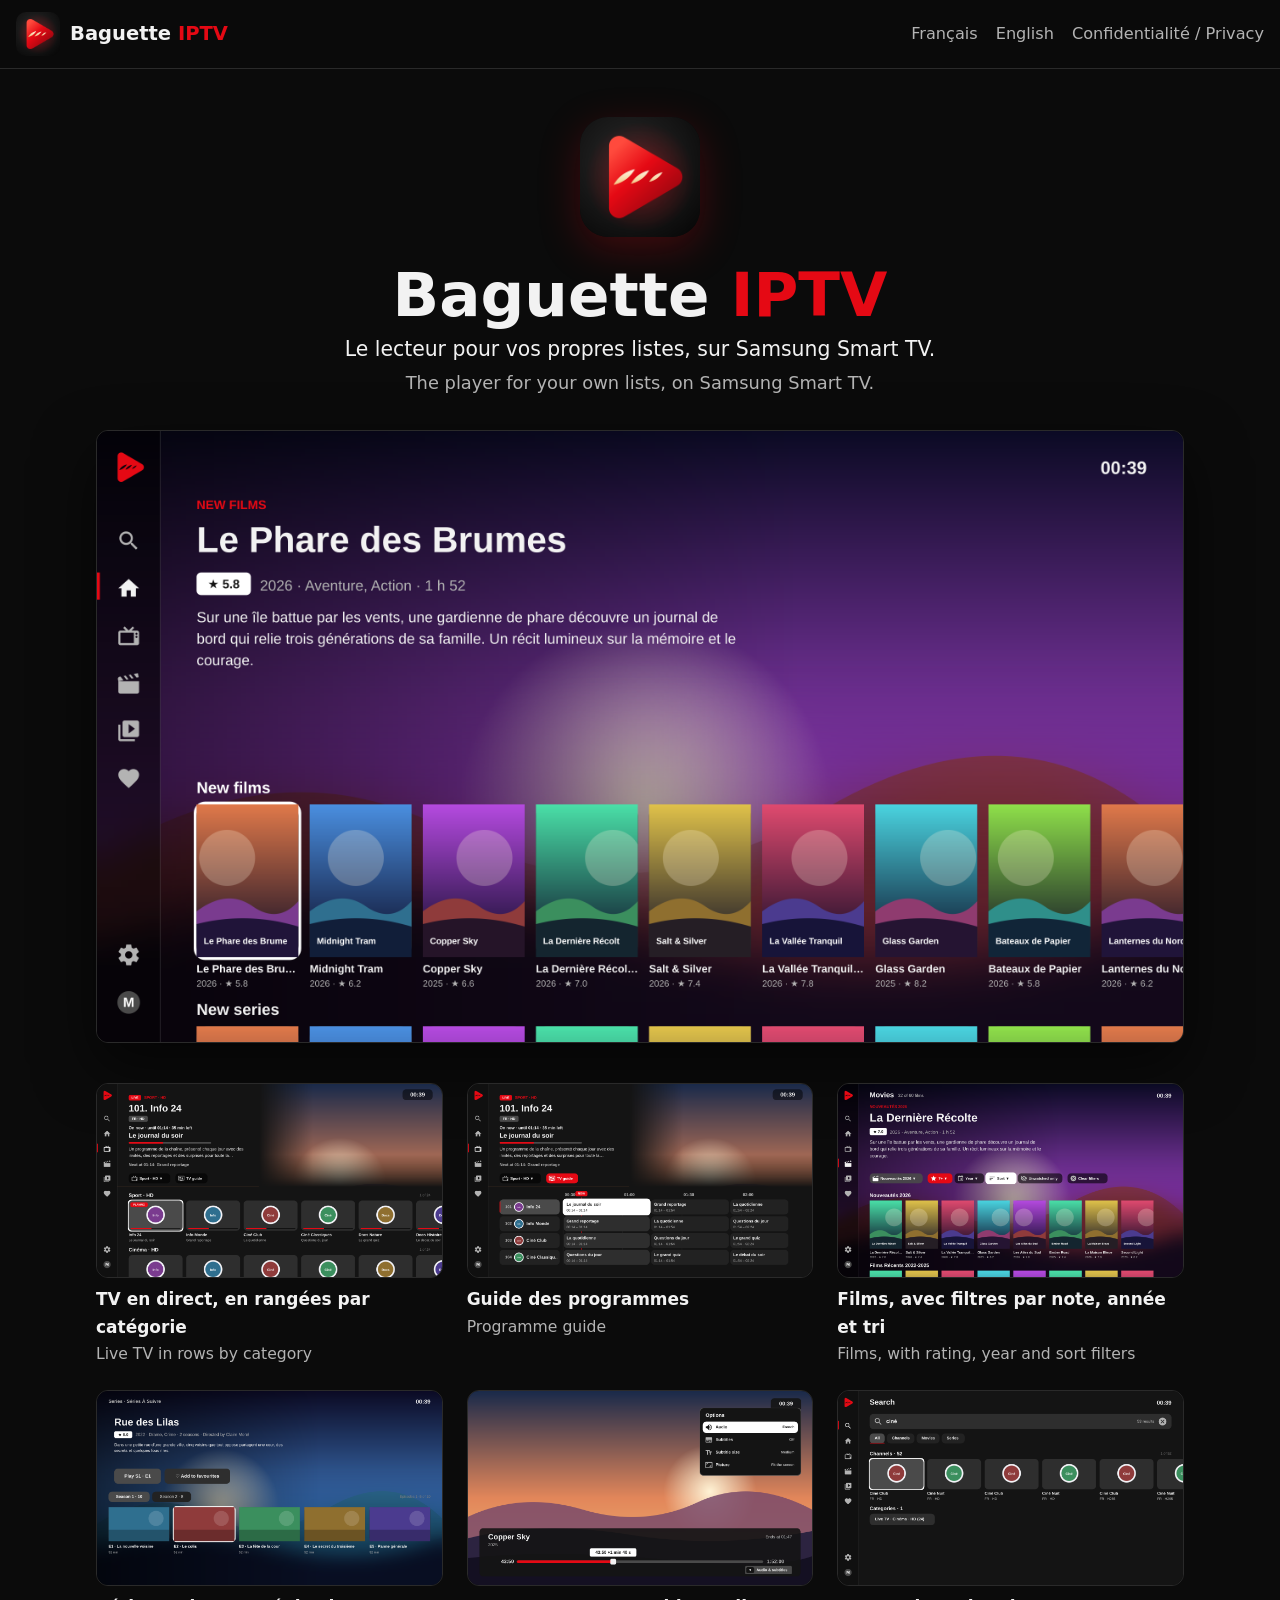
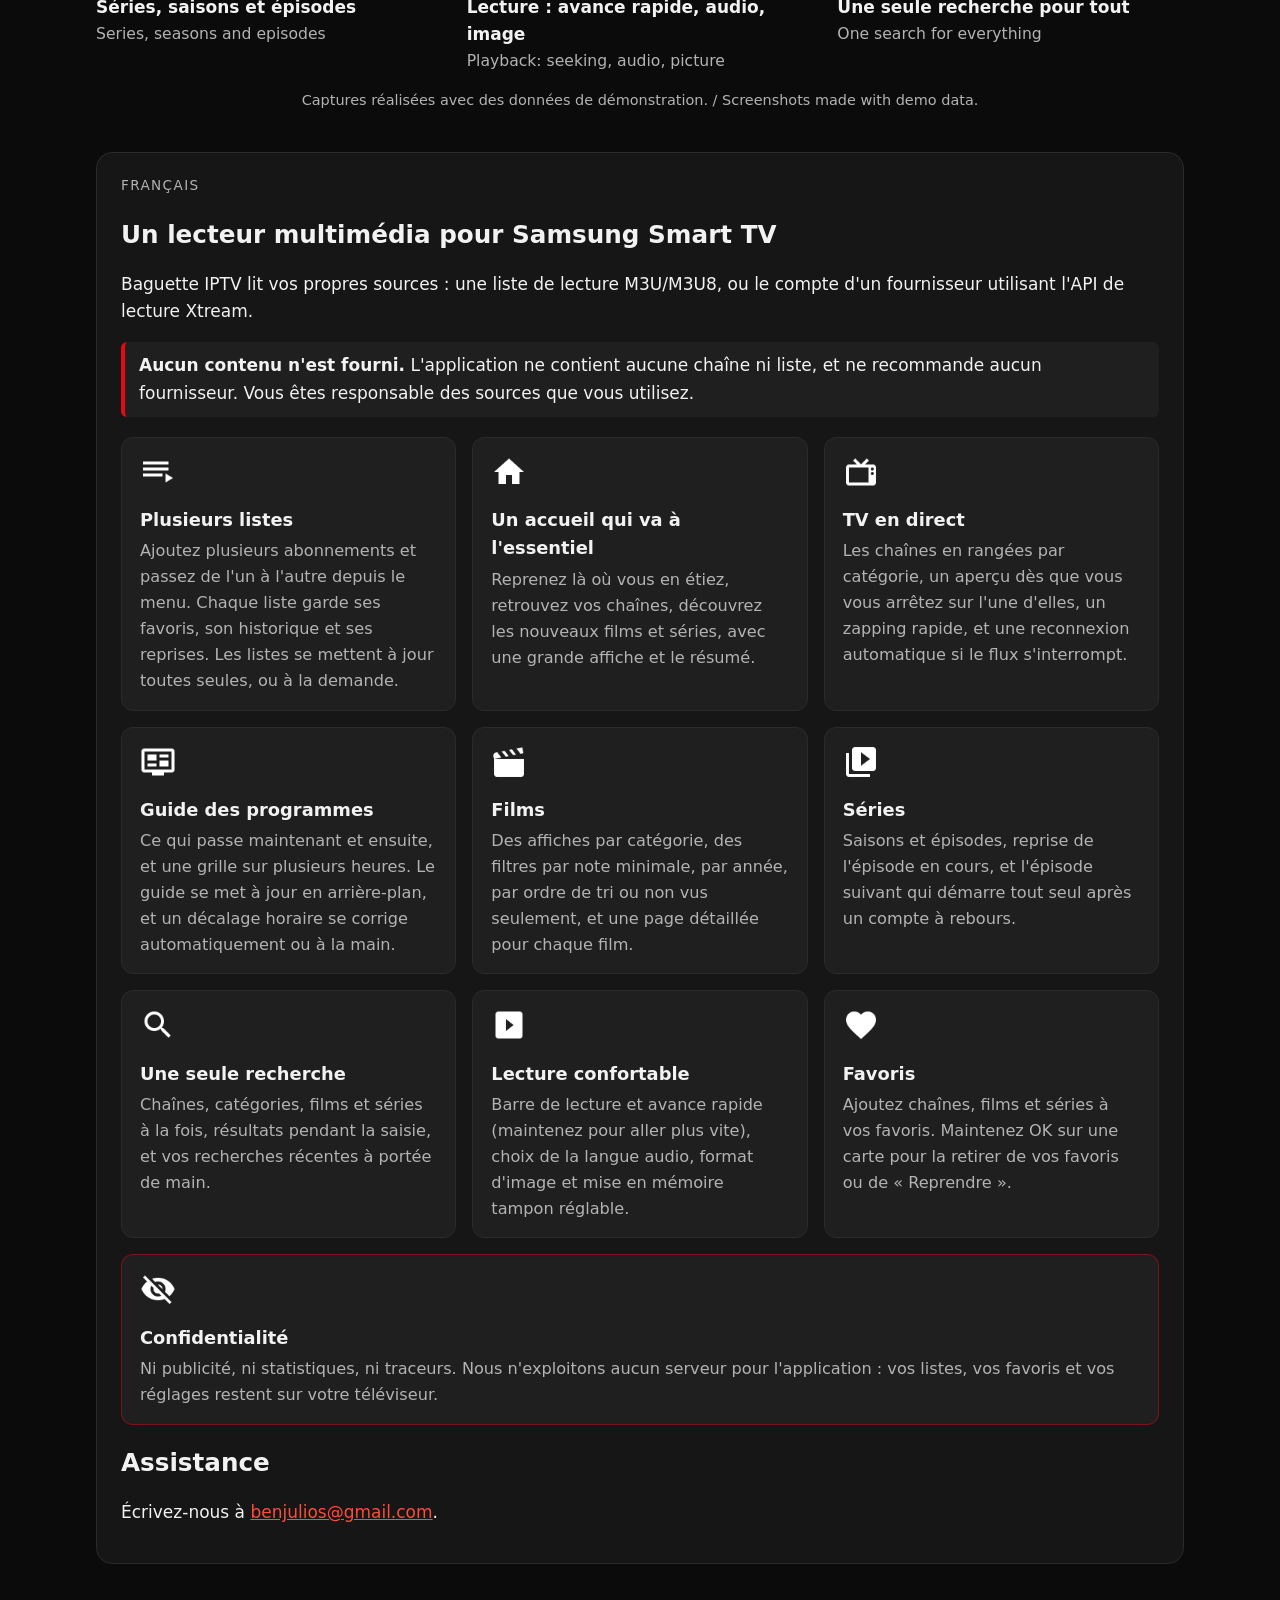
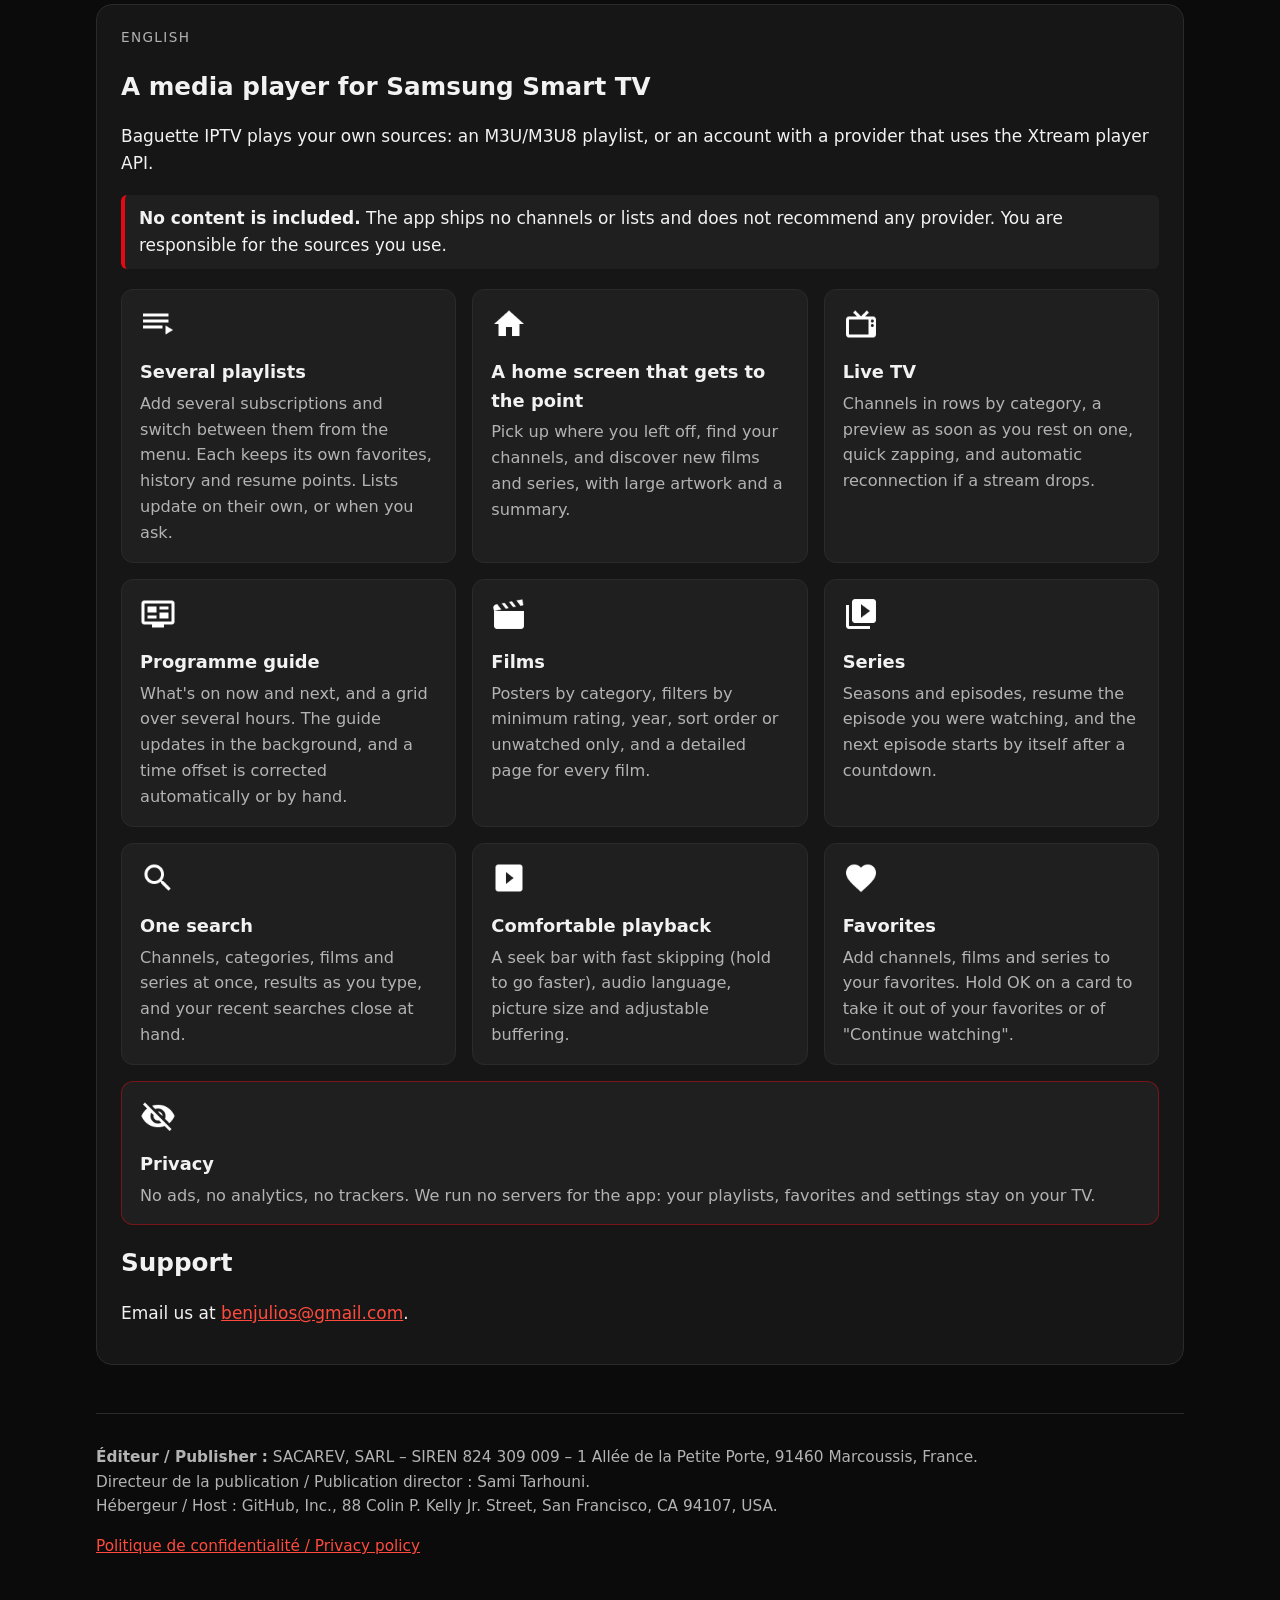
==== commit 69ce6491: "Site: leave secure DNS out for now, lead with the interface The feature list no longer pitches encry" ====
--- a/index.html
+++ b/index.html
@@ -80,8 +80,8 @@
   </section>
 
   <footer>
-    <p><strong>Éditeur / Publisher :</strong> SACAREV, SARL – SIREN 824 309 009.<br>
-    Directeur de la publication / Publication director : le gérant de SACAREV / SACAREV's manager.<br>
+    <p><strong>Éditeur / Publisher :</strong> SACAREV, SARL – SIREN 824 309 009 – 1 Allée de la Petite Porte, 91460 Marcoussis, France.<br>
+    Directeur de la publication / Publication director : Sami Tarhouni.<br>
     Hébergeur / Host : GitHub, Inc., 88 Colin P. Kelly Jr. Street, San Francisco, CA 94107, USA.</p>
     <p><a href="privacy.html">Politique de confidentialité / Privacy policy</a></p>
   </footer>
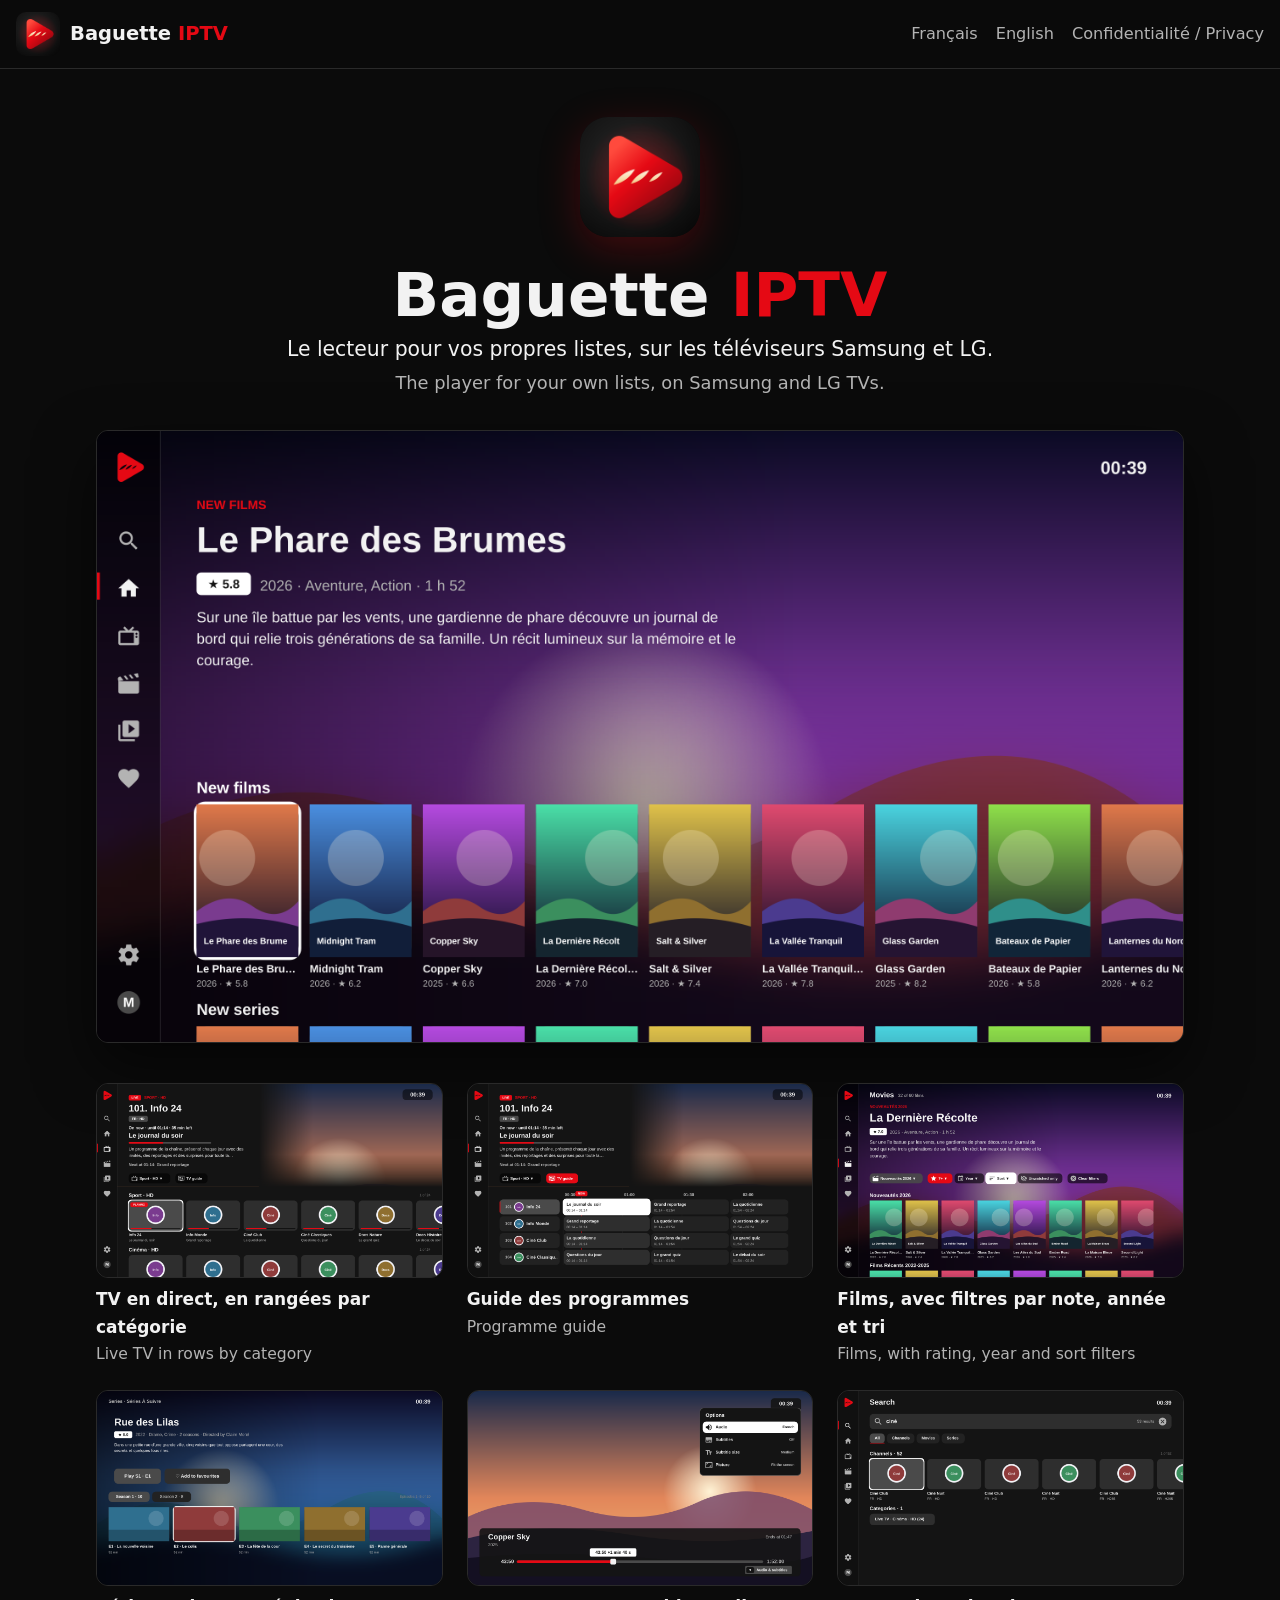
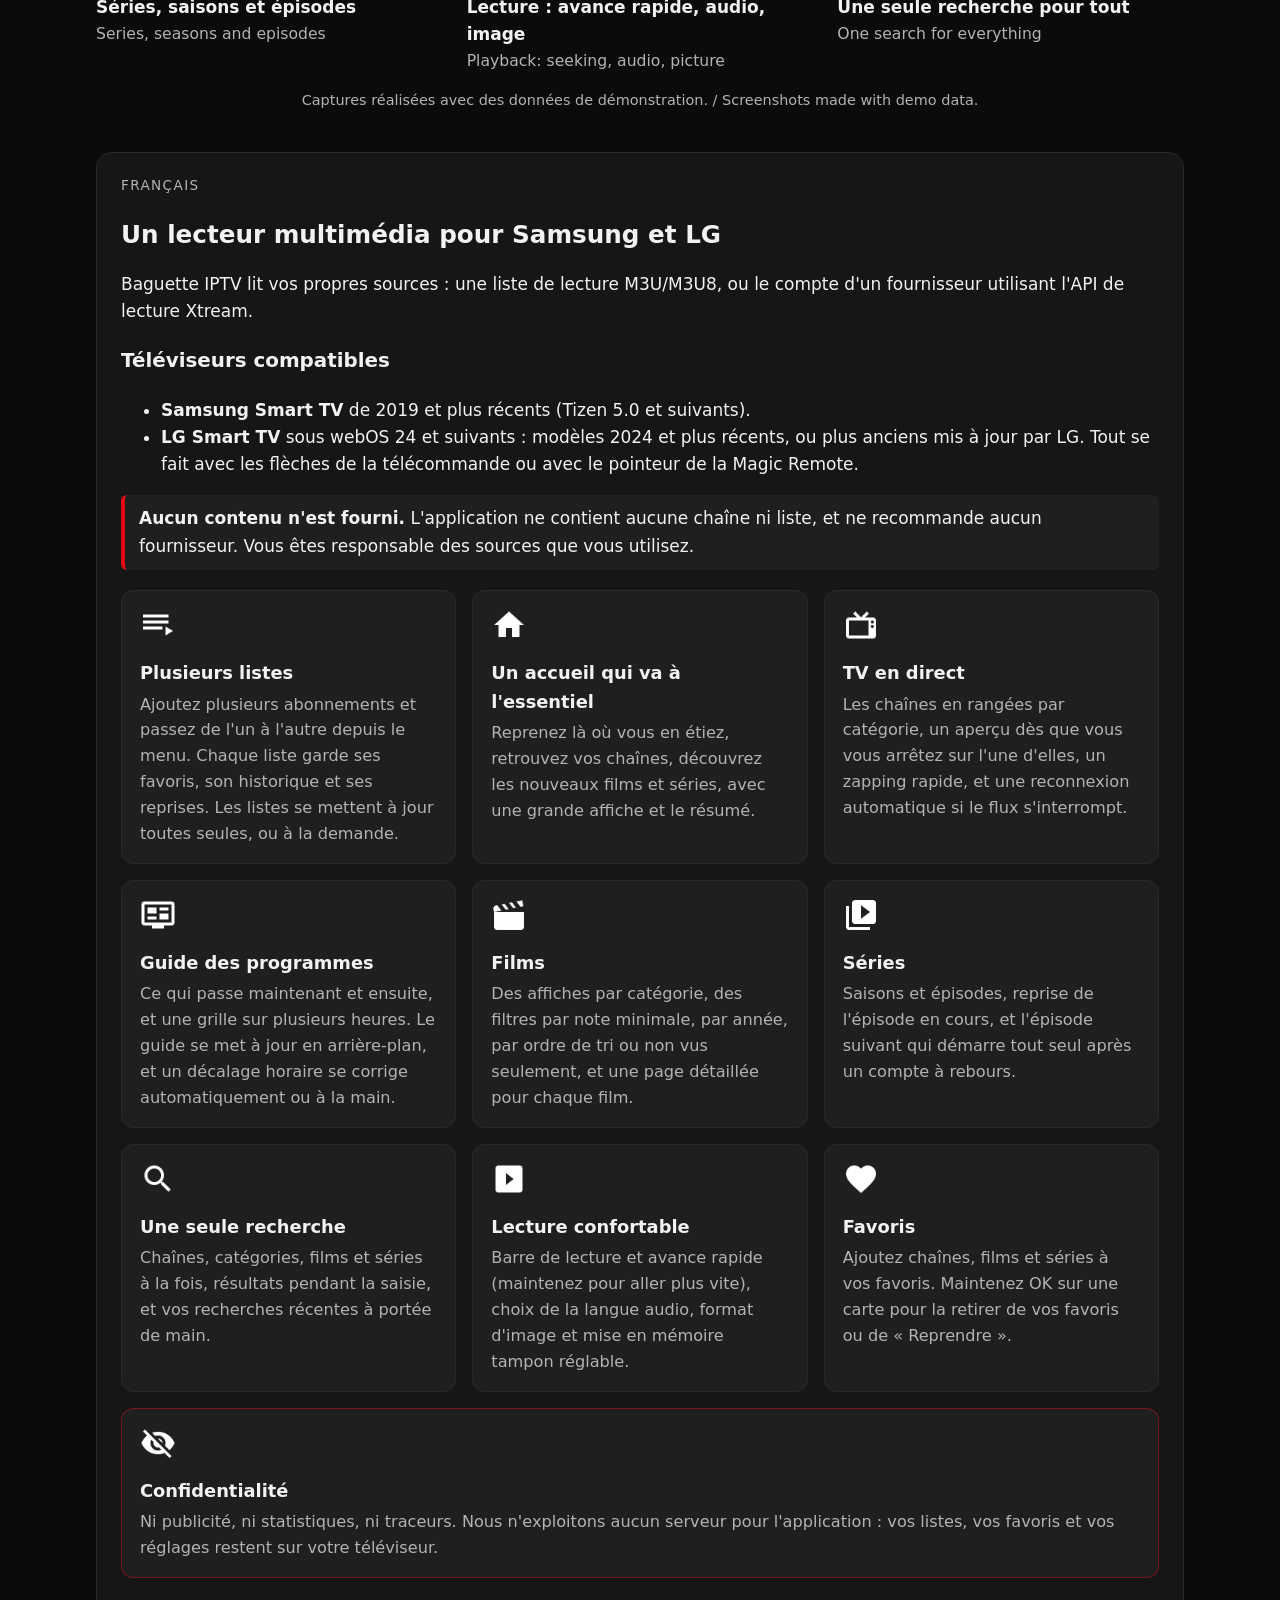
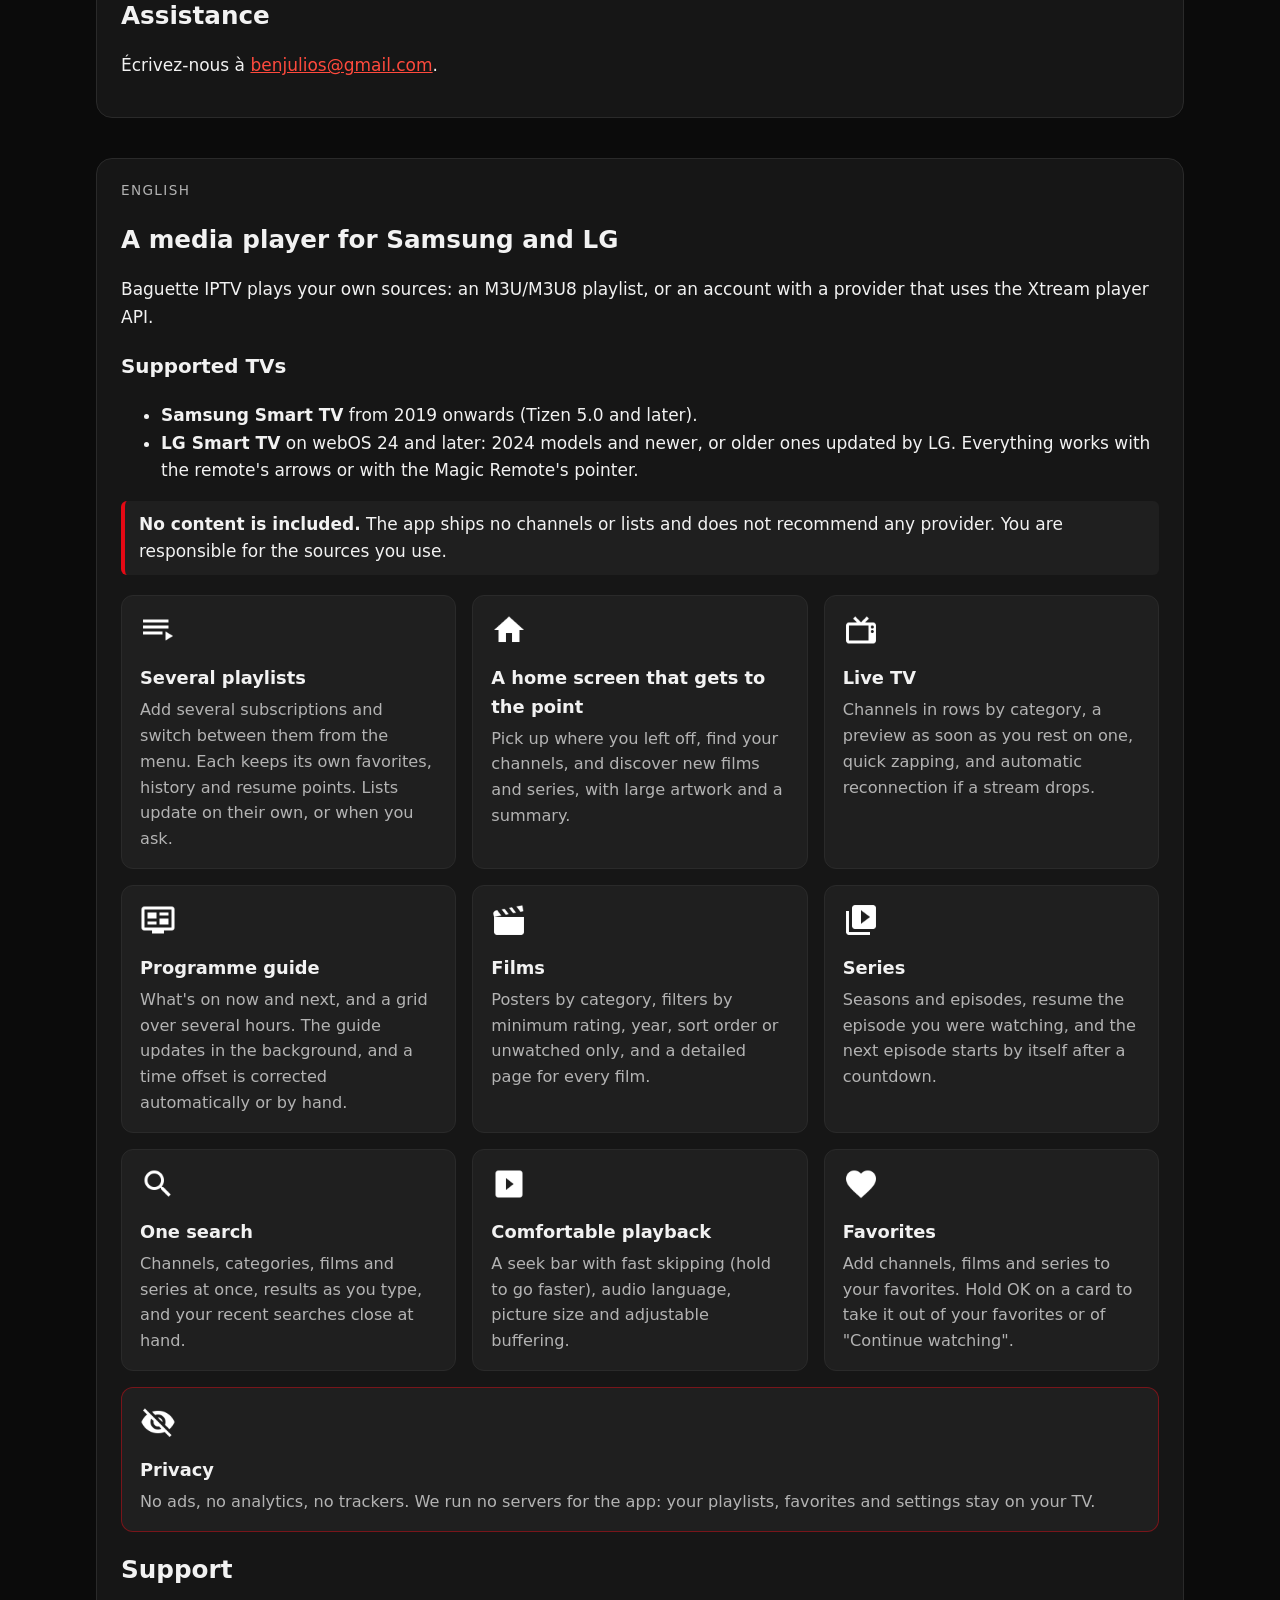
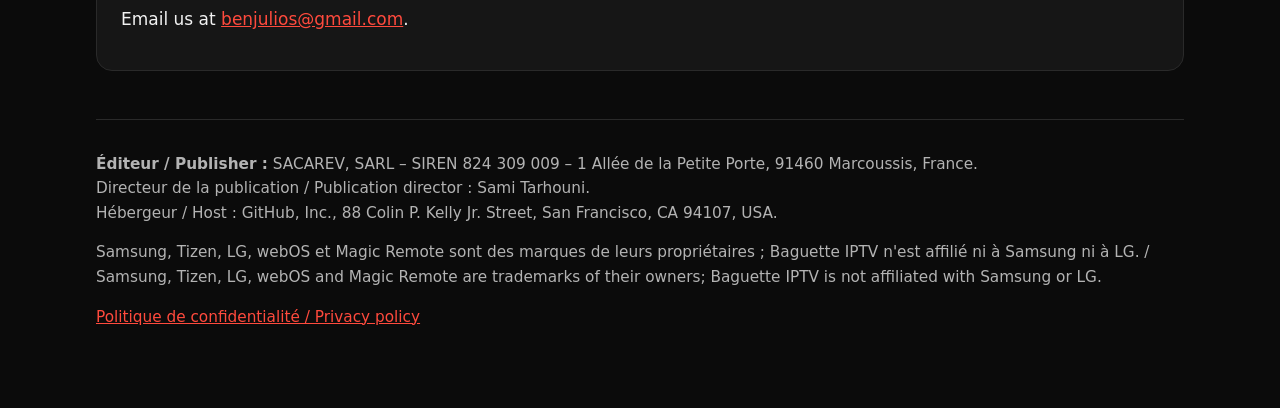
==== commit 702157ee: "Site: LG TVs on webOS 24 and later, and what the LG app's service does in the privacy policy Co-Auth" ====
--- a/index.html
+++ b/index.html
@@ -4,10 +4,10 @@
 <meta charset="utf-8">
 <meta name="viewport" content="width=device-width, initial-scale=1">
 <title>Baguette IPTV – SACAREV</title>
-<meta name="description" content="Baguette IPTV, un lecteur pour vos propres listes IPTV sur Samsung Smart TV, par SACAREV. A player for your own IPTV lists on Samsung Smart TV.">
+<meta name="description" content="Baguette IPTV, un lecteur pour vos propres listes IPTV sur les téléviseurs Samsung et LG, par SACAREV. A player for your own IPTV lists on Samsung and LG TVs.">
 <meta name="theme-color" content="#0b0b0b">
 <meta property="og:title" content="Baguette IPTV">
-<meta property="og:description" content="Le lecteur pour vos propres listes IPTV sur Samsung Smart TV. The player for your own IPTV lists on Samsung Smart TV.">
+<meta property="og:description" content="Le lecteur pour vos propres listes IPTV sur les téléviseurs Samsung et LG. The player for your own IPTV lists on Samsung and LG TVs.">
 <meta property="og:image" content="https://benjulios.github.io/baguette-iptv-ws/screens/home.png">
 <link rel="icon" href="favicon.png">
 <link rel="stylesheet" href="style.css">
@@ -22,8 +22,8 @@
   <section class="hero">
     <img class="logo" src="icon.png" alt="Baguette IPTV logo" width="120" height="120">
     <h1>Baguette <span>IPTV</span></h1>
-    <p class="tagline">Le lecteur pour vos propres listes, sur Samsung Smart TV.</p>
-    <p class="tagline en">The player for your own lists, on Samsung Smart TV.</p>
+    <p class="tagline">Le lecteur pour vos propres listes, sur les téléviseurs Samsung et LG.</p>
+    <p class="tagline en">The player for your own lists, on Samsung and LG TVs.</p>
     <figure class="shot wide"><img src="screens/home.png" alt="Accueil : reprise, vos chaînes, nouveaux films / Home: continue watching, your channels, new films" width="1280" height="720"></figure>
   </section>
 
@@ -39,8 +39,13 @@
 
   <section id="fr" class="lang-block">
     <p class="lang">Français</p>
-    <h2>Un lecteur multimédia pour Samsung Smart TV</h2>
+    <h2>Un lecteur multimédia pour Samsung et LG</h2>
     <p>Baguette IPTV lit vos propres sources : une liste de lecture M3U/M3U8, ou le compte d'un fournisseur utilisant l'API de lecture Xtream.</p>
+    <h3>Téléviseurs compatibles</h3>
+    <ul>
+      <li><strong>Samsung Smart TV</strong> de 2019 et plus récents (Tizen 5.0 et suivants).</li>
+      <li><strong>LG Smart TV</strong> sous webOS 24 et suivants : modèles 2024 et plus récents, ou plus anciens mis à jour par LG. Tout se fait avec les flèches de la télécommande ou avec le pointeur de la Magic Remote.</li>
+    </ul>
     <p class="warn"><strong>Aucun contenu n'est fourni.</strong> L'application ne contient aucune chaîne ni liste, et ne recommande aucun fournisseur. Vous êtes responsable des sources que vous utilisez.</p>
     <div class="features">
       <article><img src="img/playlist.png" alt=""><h3>Plusieurs listes</h3><p>Ajoutez plusieurs abonnements et passez de l'un à l'autre depuis le menu. Chaque liste garde ses favoris, son historique et ses reprises. Les listes se mettent à jour toutes seules, ou à la demande.</p></article>
@@ -60,8 +65,13 @@
 
   <section id="en" class="lang-block">
     <p class="lang">English</p>
-    <h2>A media player for Samsung Smart TV</h2>
+    <h2>A media player for Samsung and LG</h2>
     <p>Baguette IPTV plays your own sources: an M3U/M3U8 playlist, or an account with a provider that uses the Xtream player API.</p>
+    <h3>Supported TVs</h3>
+    <ul>
+      <li><strong>Samsung Smart TV</strong> from 2019 onwards (Tizen 5.0 and later).</li>
+      <li><strong>LG Smart TV</strong> on webOS 24 and later: 2024 models and newer, or older ones updated by LG. Everything works with the remote's arrows or with the Magic Remote's pointer.</li>
+    </ul>
     <p class="warn"><strong>No content is included.</strong> The app ships no channels or lists and does not recommend any provider. You are responsible for the sources you use.</p>
     <div class="features">
       <article><img src="img/playlist.png" alt=""><h3>Several playlists</h3><p>Add several subscriptions and switch between them from the menu. Each keeps its own favorites, history and resume points. Lists update on their own, or when you ask.</p></article>
@@ -83,6 +93,7 @@
     <p><strong>Éditeur / Publisher :</strong> SACAREV, SARL – SIREN 824 309 009 – 1 Allée de la Petite Porte, 91460 Marcoussis, France.<br>
     Directeur de la publication / Publication director : Sami Tarhouni.<br>
     Hébergeur / Host : GitHub, Inc., 88 Colin P. Kelly Jr. Street, San Francisco, CA 94107, USA.</p>
+    <p>Samsung, Tizen, LG, webOS et Magic Remote sont des marques de leurs propriétaires ; Baguette IPTV n'est affilié ni à Samsung ni à LG. / Samsung, Tizen, LG, webOS and Magic Remote are trademarks of their owners; Baguette IPTV is not affiliated with Samsung or LG.</p>
     <p><a href="privacy.html">Politique de confidentialité / Privacy policy</a></p>
   </footer>
 </main>
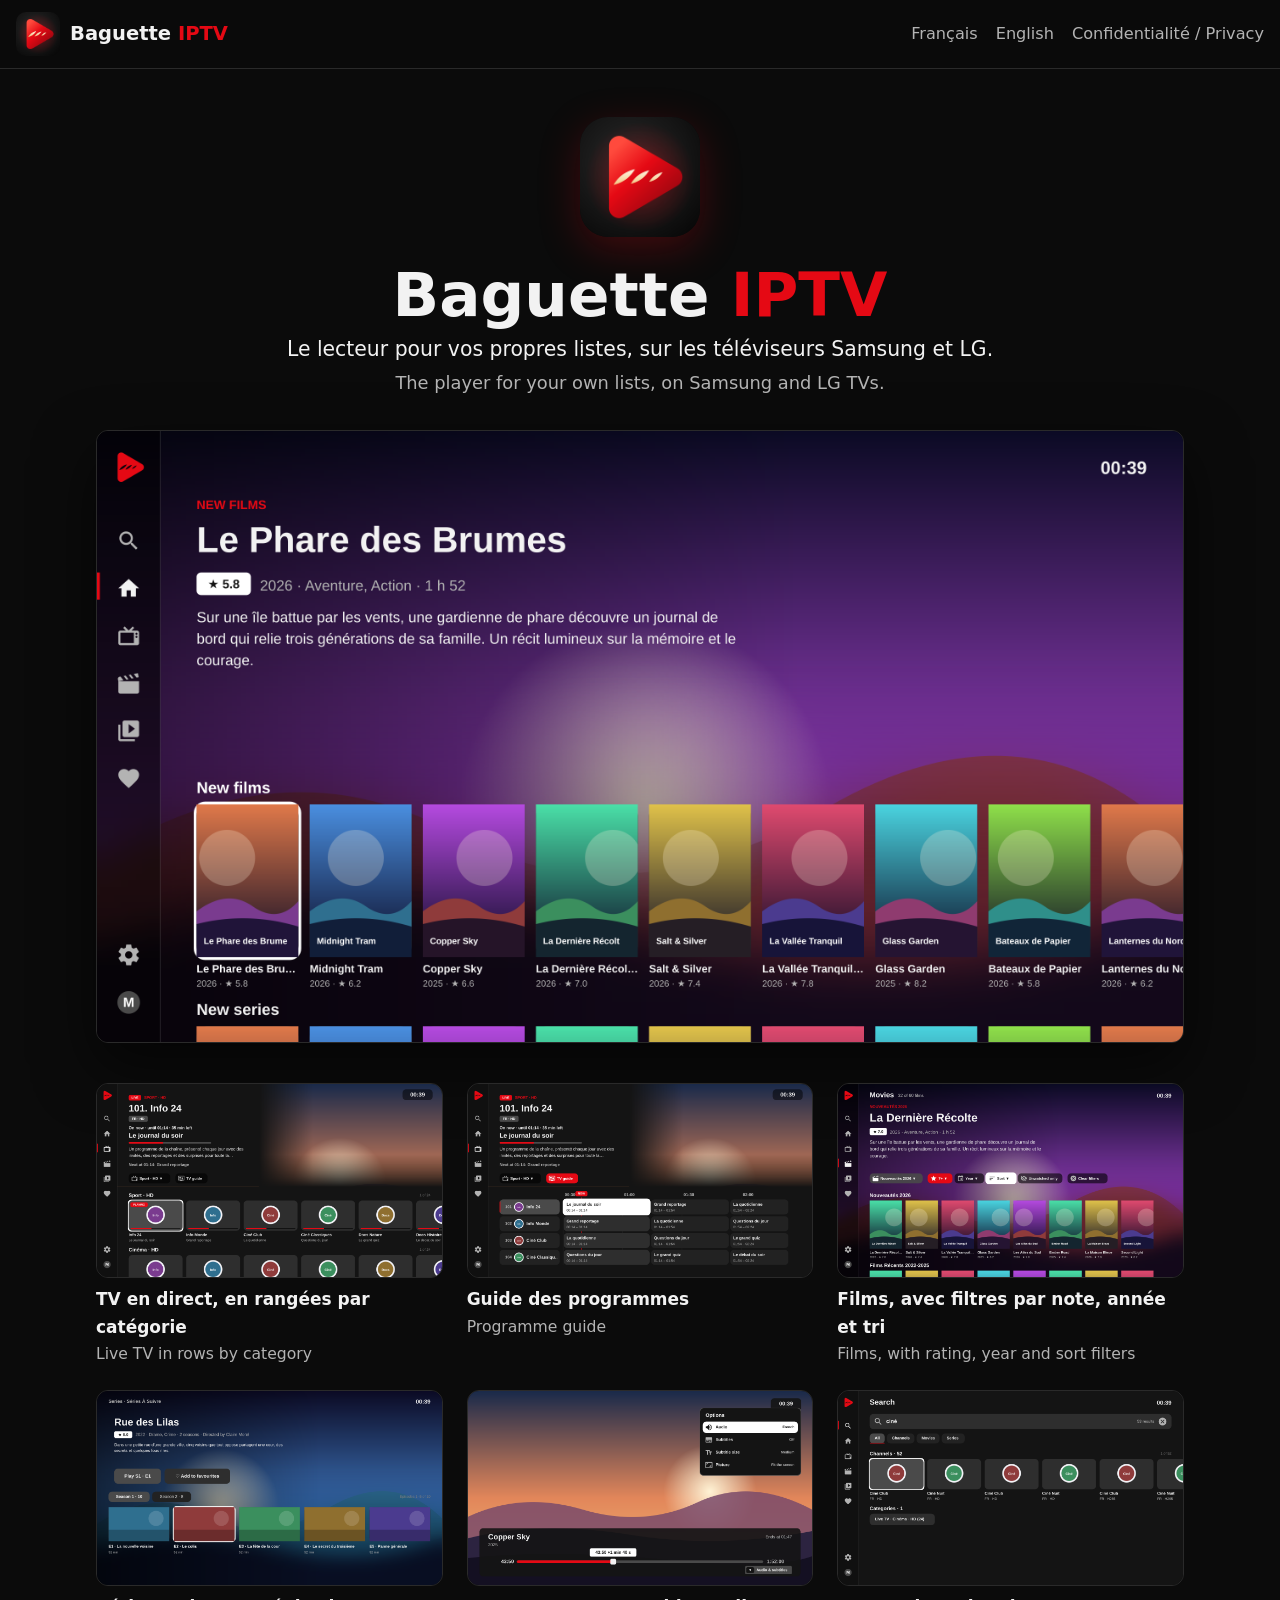
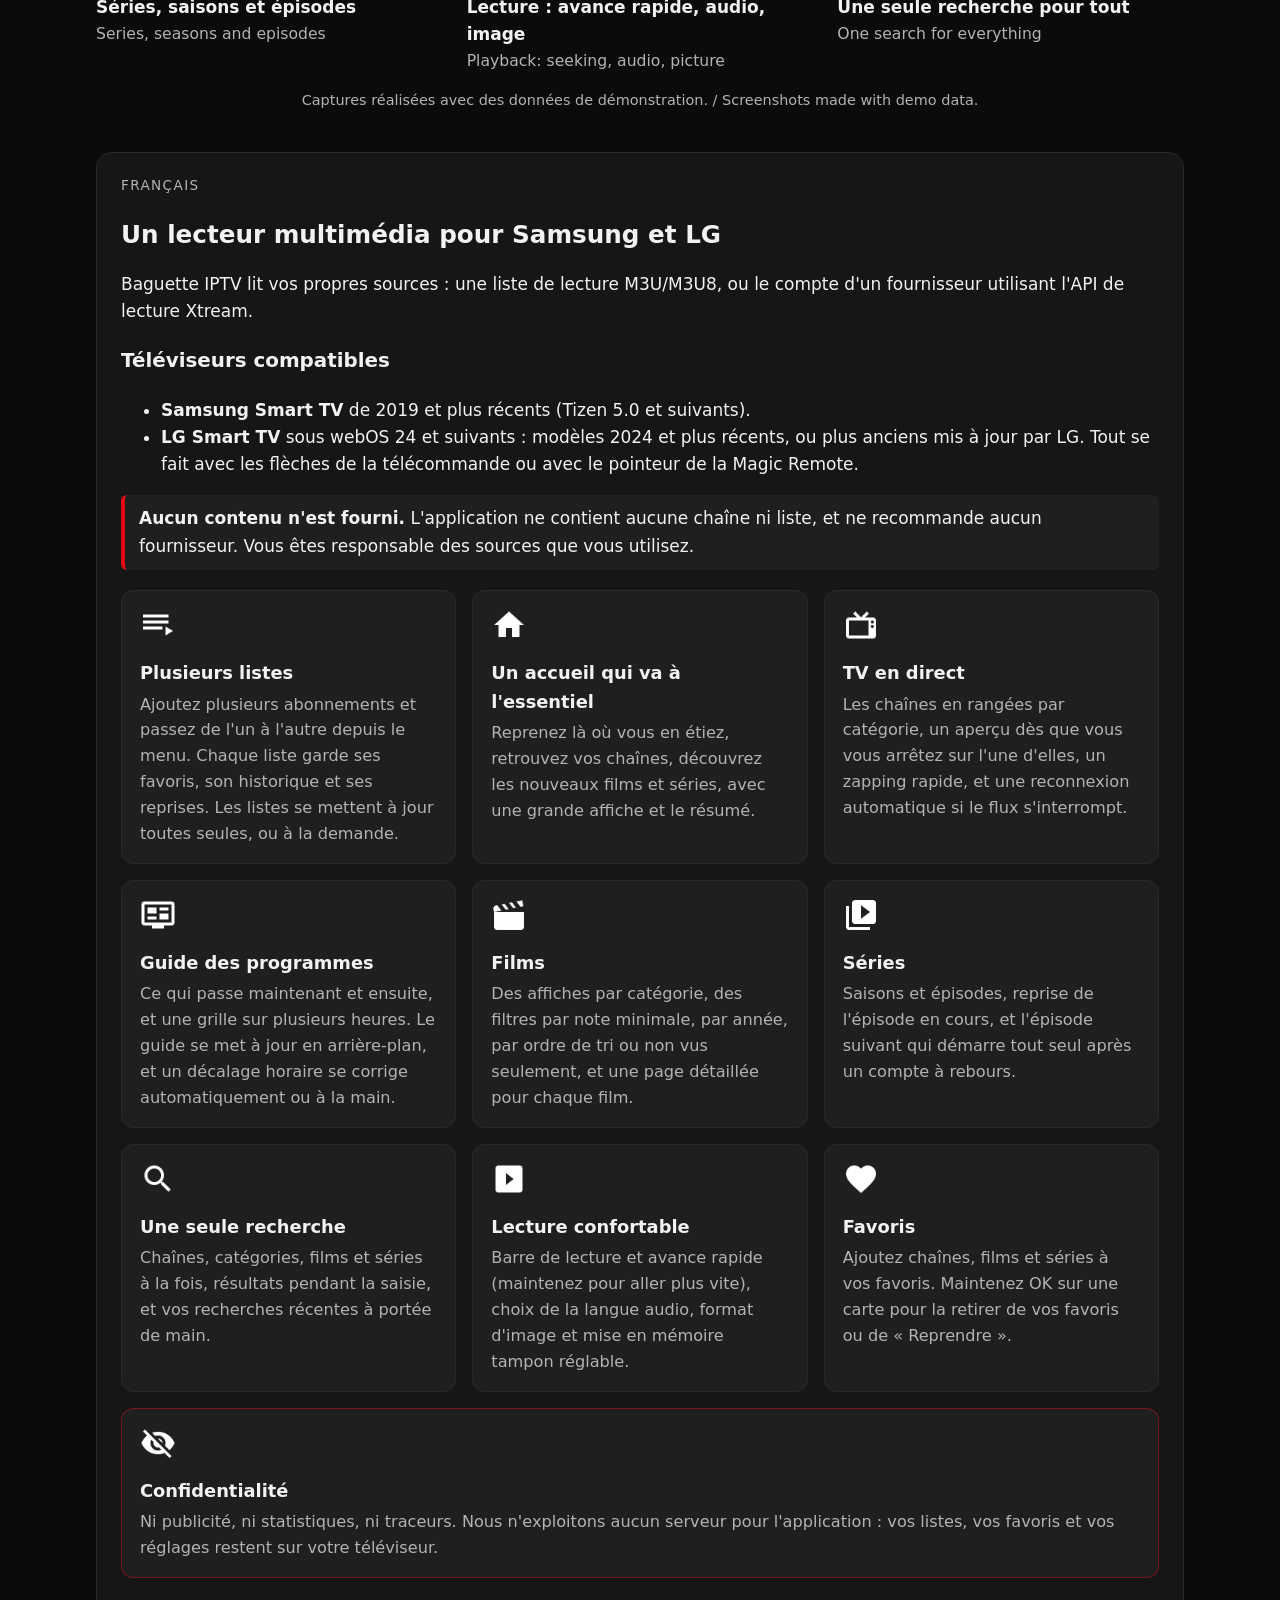
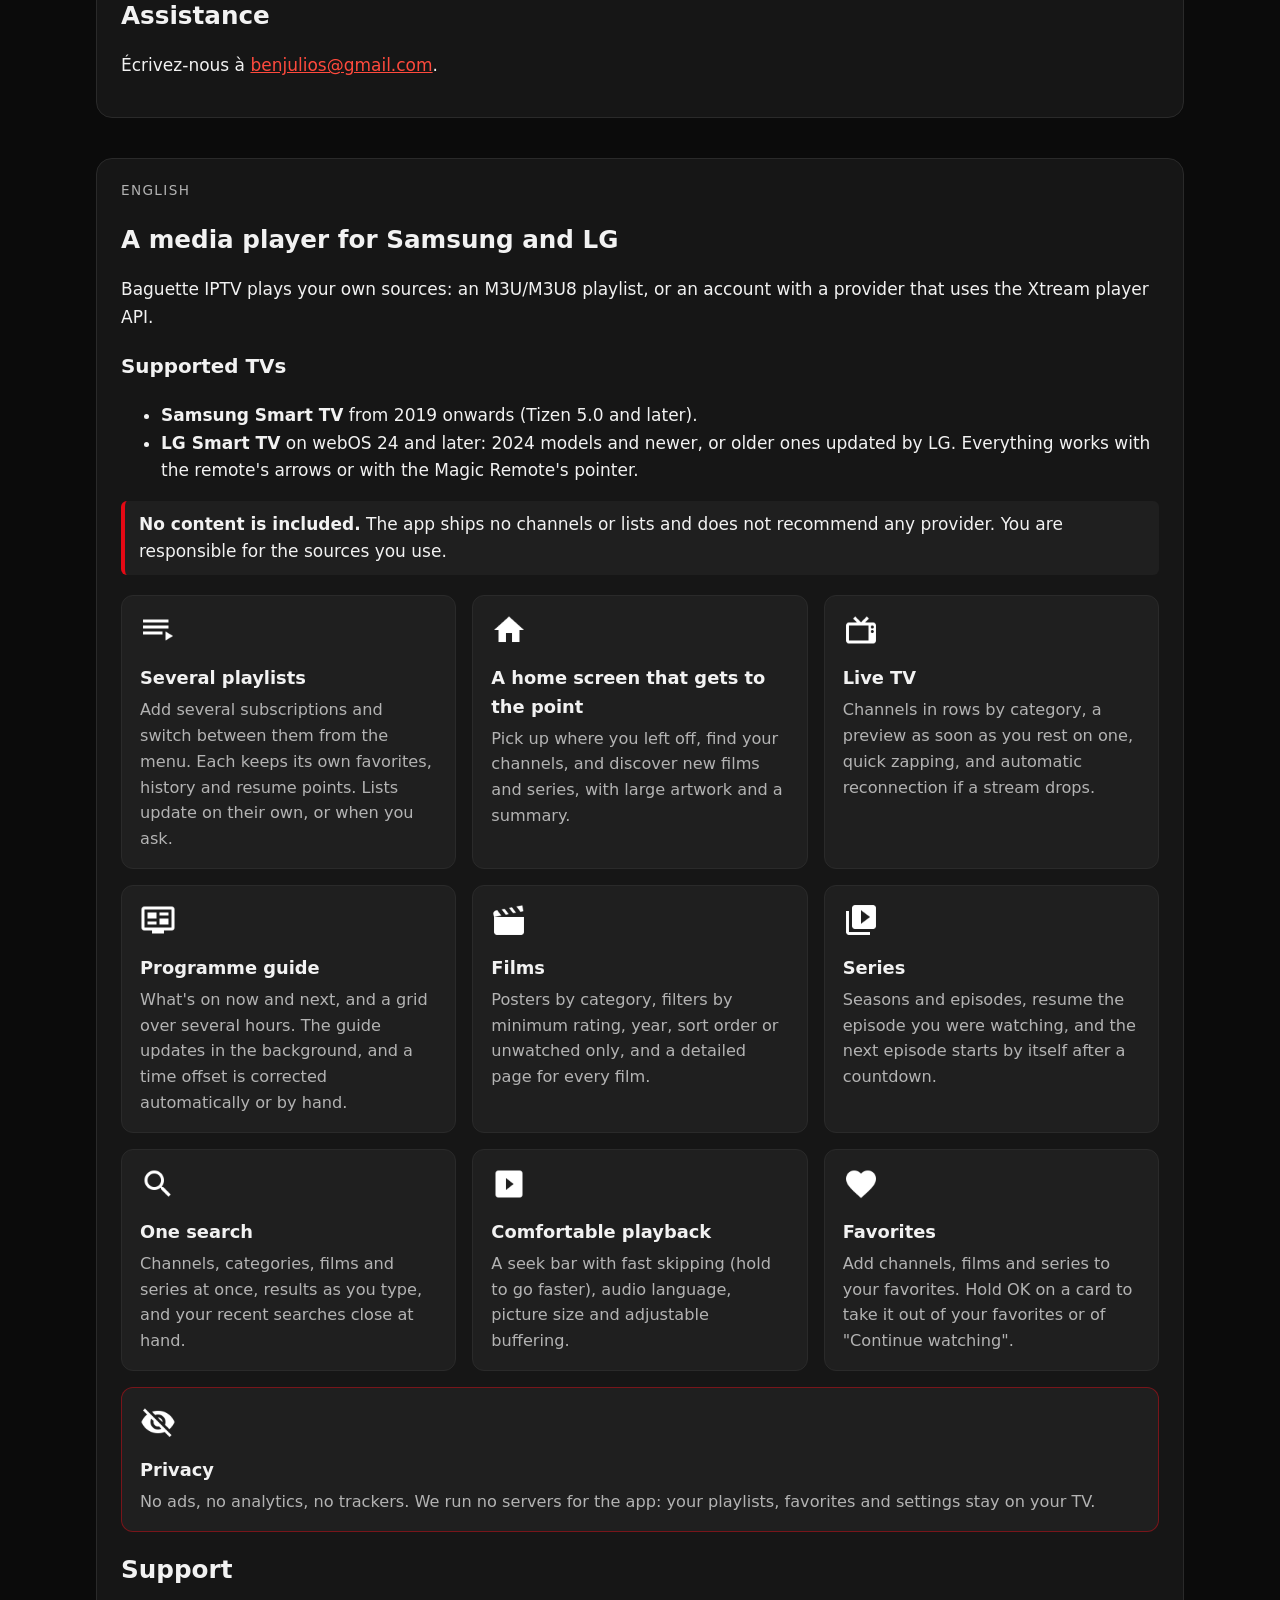
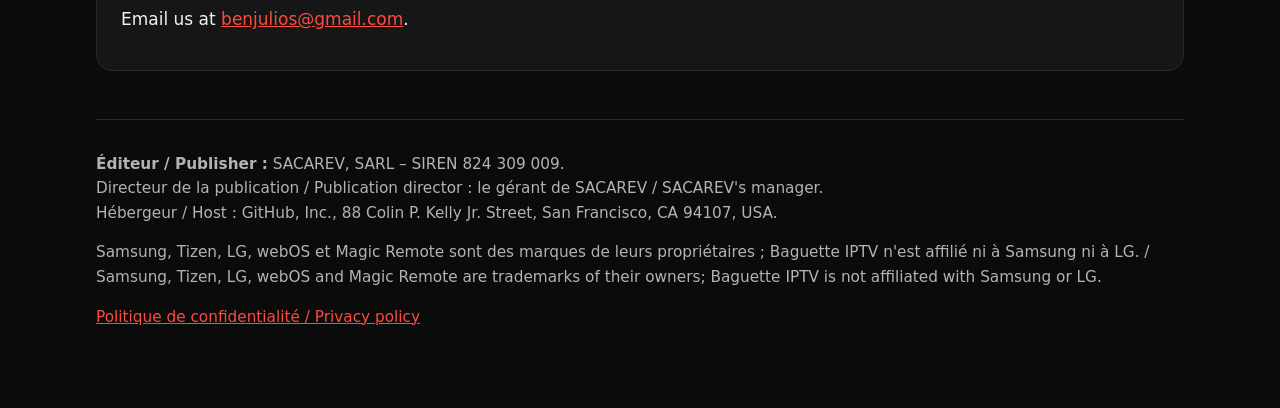
==== commit f02f51ac: "Site: LG TVs on webOS 24 and later, and what the LG app's service does in the privacy policy Co-Auth" ====
--- a/index.html
+++ b/index.html
@@ -90,8 +90,8 @@
   </section>
 
   <footer>
-    <p><strong>Éditeur / Publisher :</strong> SACAREV, SARL – SIREN 824 309 009 – 1 Allée de la Petite Porte, 91460 Marcoussis, France.<br>
-    Directeur de la publication / Publication director : Sami Tarhouni.<br>
+    <p><strong>Éditeur / Publisher :</strong> SACAREV, SARL – SIREN 824 309 009.<br>
+    Directeur de la publication / Publication director : le gérant de SACAREV / SACAREV's manager.<br>
     Hébergeur / Host : GitHub, Inc., 88 Colin P. Kelly Jr. Street, San Francisco, CA 94107, USA.</p>
     <p>Samsung, Tizen, LG, webOS et Magic Remote sont des marques de leurs propriétaires ; Baguette IPTV n'est affilié ni à Samsung ni à LG. / Samsung, Tizen, LG, webOS and Magic Remote are trademarks of their owners; Baguette IPTV is not affiliated with Samsung or LG.</p>
     <p><a href="privacy.html">Politique de confidentialité / Privacy policy</a></p>
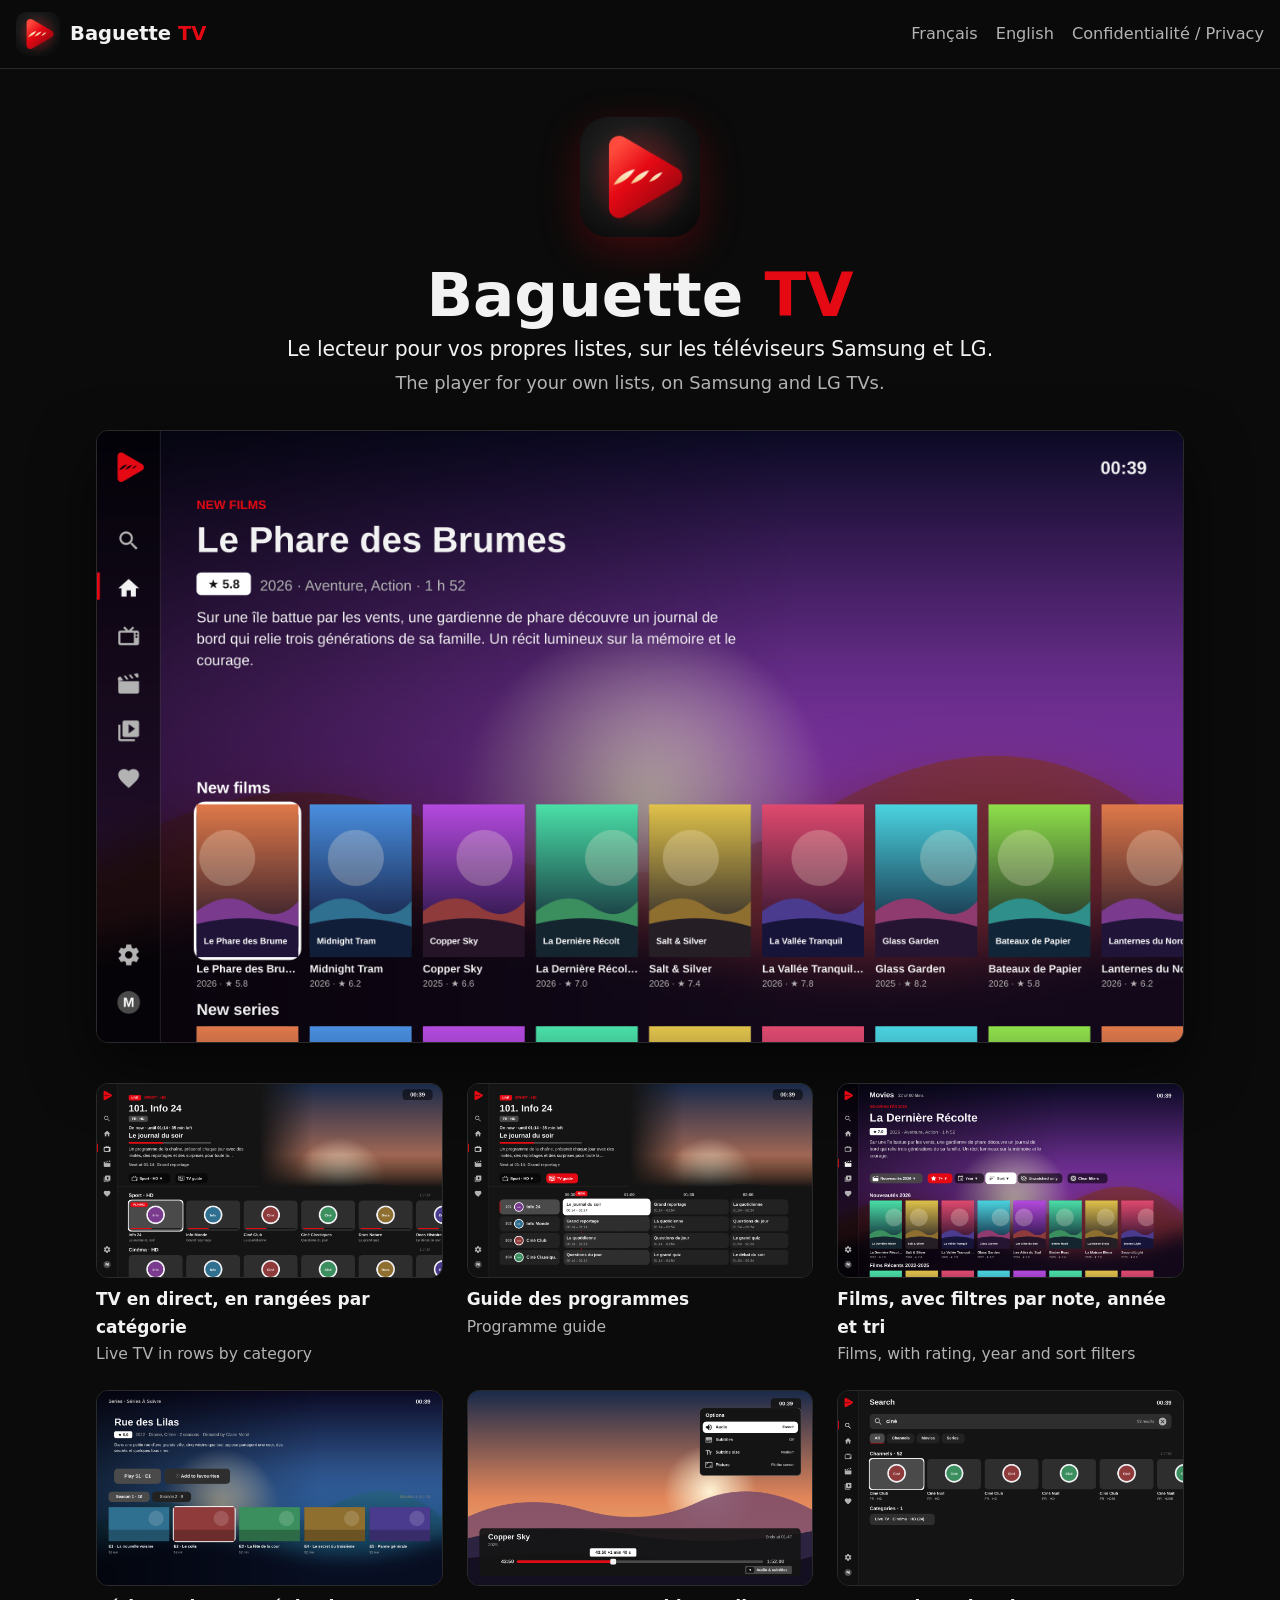
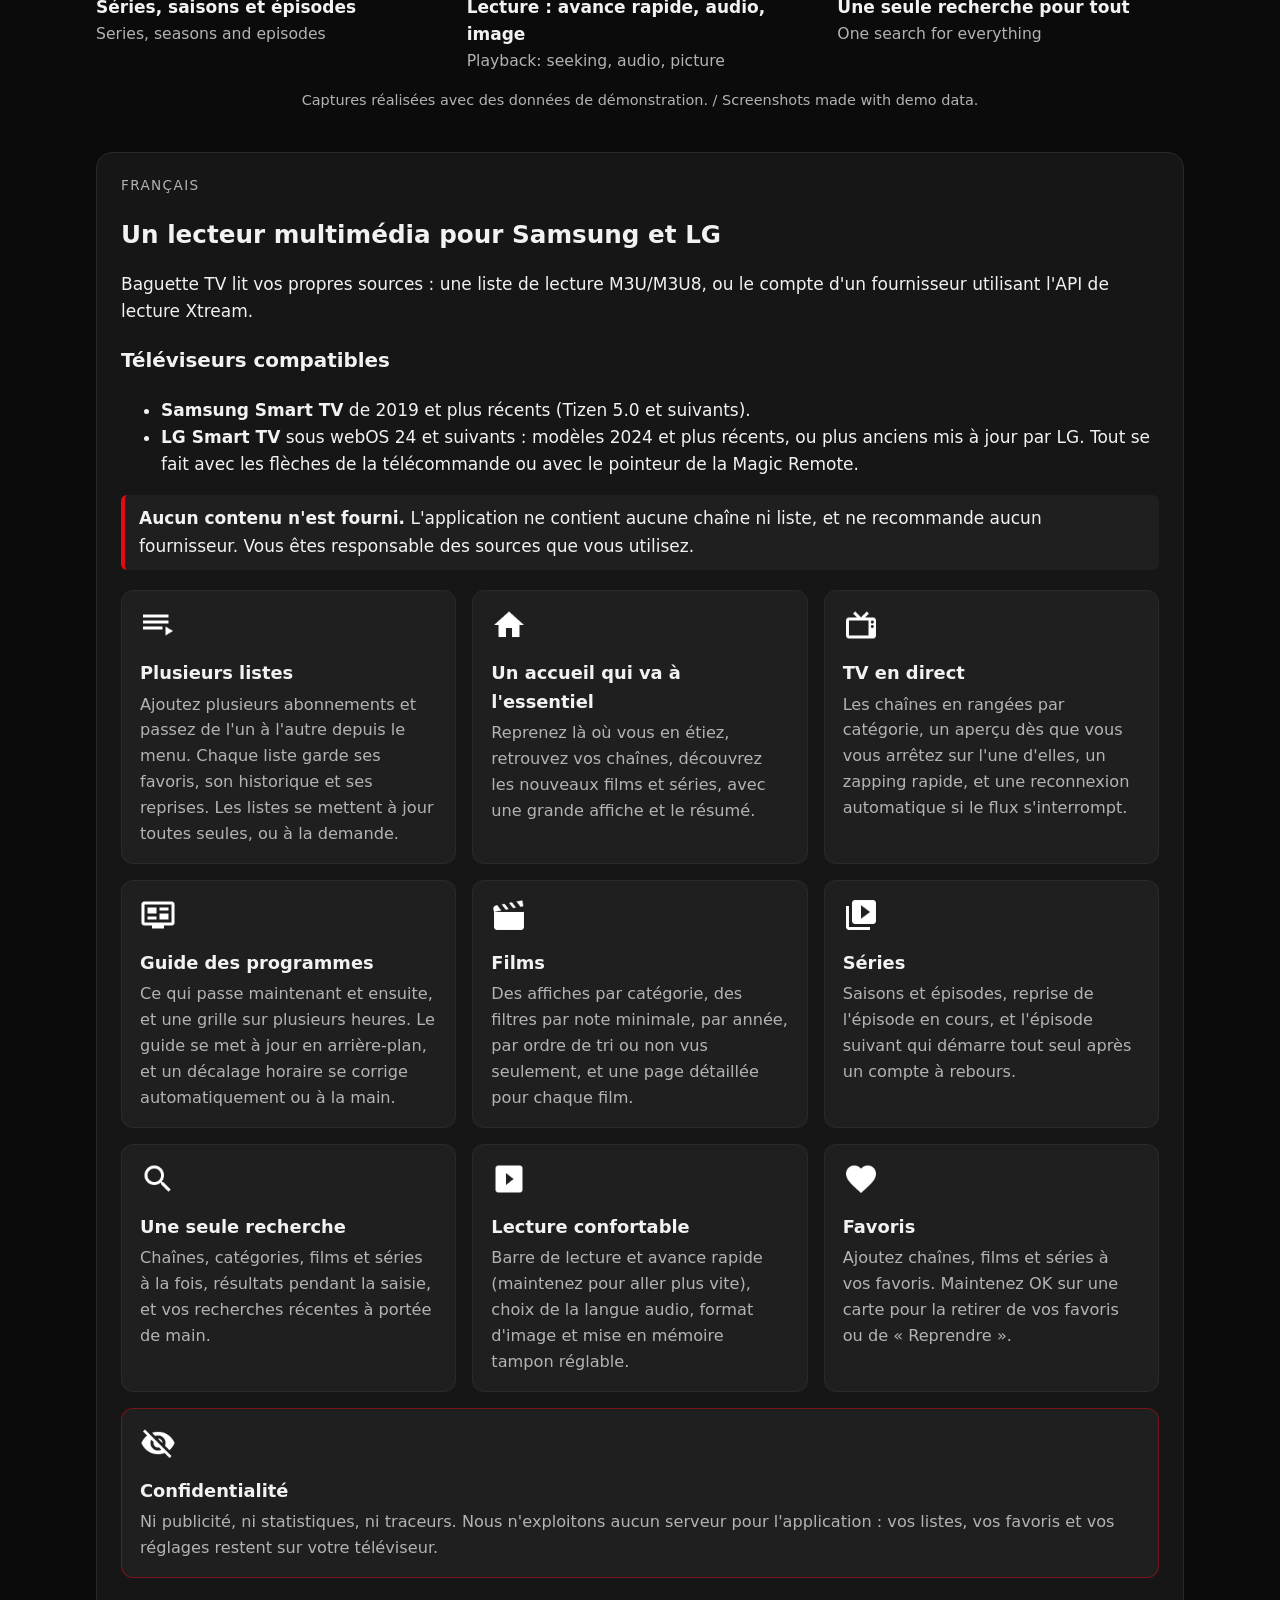
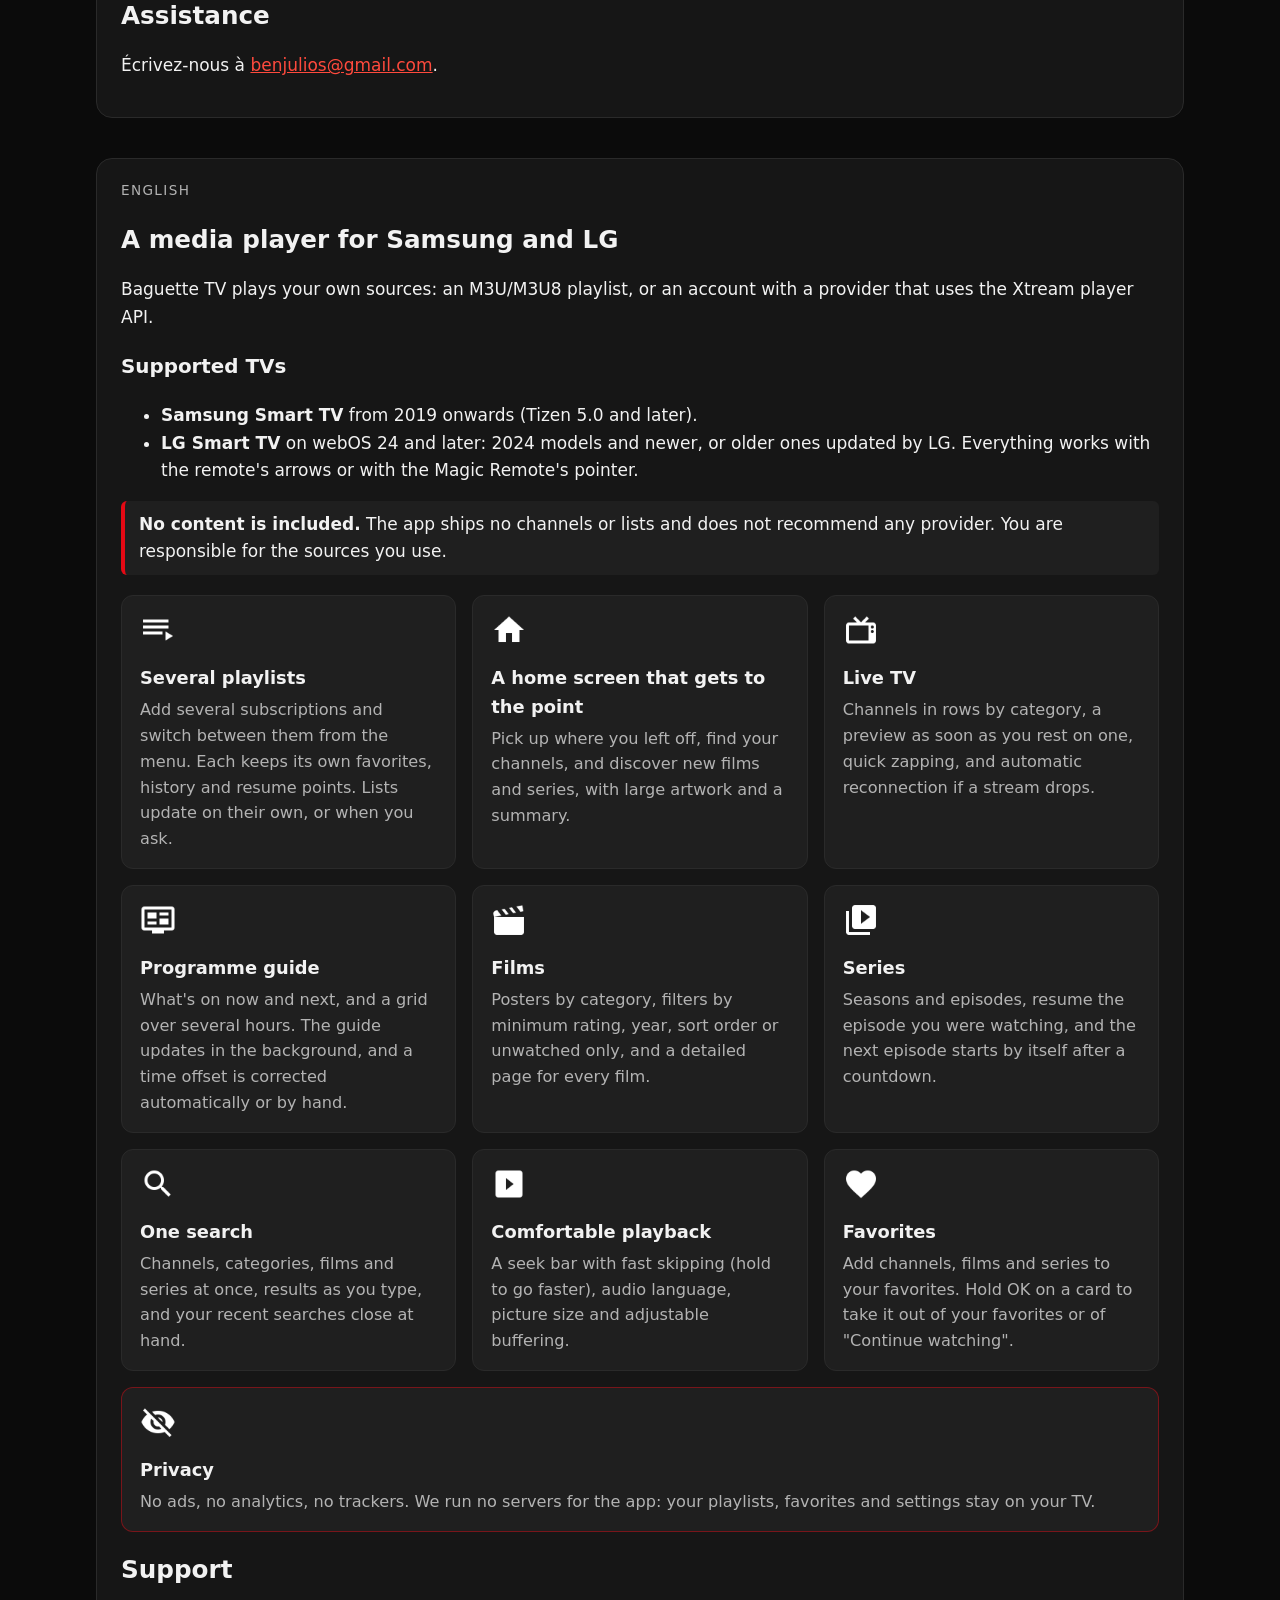
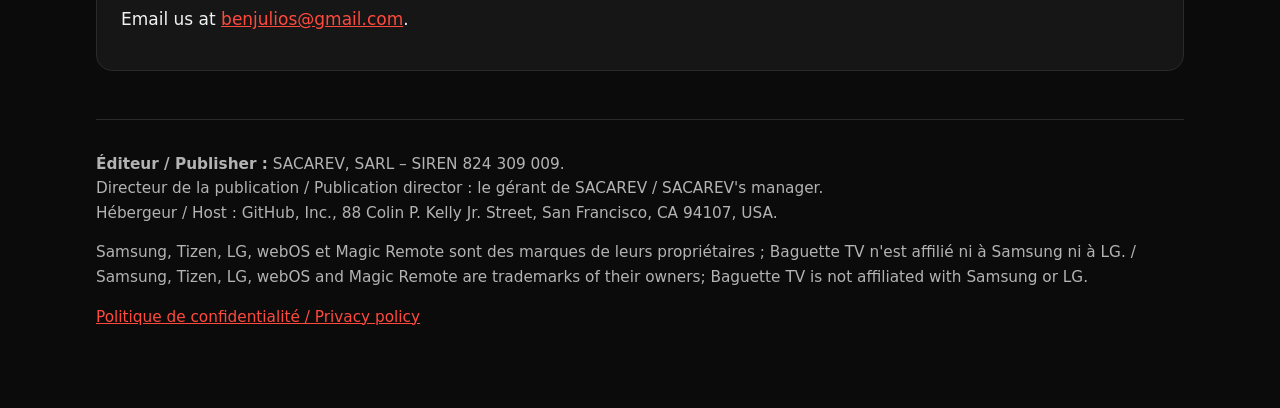
==== commit a8a7c08a: "Site: the app is now called Baguette TV Co-Authored-By: Claude Opus 5.5 <noreply@anthropic.com>" ====
--- a/index.html
+++ b/index.html
@@ -3,10 +3,10 @@
 <head>
 <meta charset="utf-8">
 <meta name="viewport" content="width=device-width, initial-scale=1">
-<title>Baguette IPTV – SACAREV</title>
-<meta name="description" content="Baguette IPTV, un lecteur pour vos propres listes IPTV sur les téléviseurs Samsung et LG, par SACAREV. A player for your own IPTV lists on Samsung and LG TVs.">
+<title>Baguette TV – SACAREV</title>
+<meta name="description" content="Baguette TV, un lecteur pour vos propres listes IPTV sur les téléviseurs Samsung et LG, par SACAREV. A player for your own IPTV lists on Samsung and LG TVs.">
 <meta name="theme-color" content="#0b0b0b">
-<meta property="og:title" content="Baguette IPTV">
+<meta property="og:title" content="Baguette TV">
 <meta property="og:description" content="Le lecteur pour vos propres listes IPTV sur les téléviseurs Samsung et LG. The player for your own IPTV lists on Samsung and LG TVs.">
 <meta property="og:image" content="https://benjulios.github.io/baguette-iptv-ws/screens/home.png">
 <link rel="icon" href="favicon.png">
@@ -14,14 +14,14 @@
 </head>
 <body>
 <header class="top">
-  <a class="brand" href="index.html"><img src="icon.png" alt="" width="44" height="44"><span>Baguette <b>IPTV</b></span></a>
+  <a class="brand" href="index.html"><img src="icon.png" alt="" width="44" height="44"><span>Baguette <b>TV</b></span></a>
   <nav><a href="#fr">Français</a><a href="#en">English</a><a href="privacy.html">Confidentialité / Privacy</a></nav>
 </header>
 
 <main>
   <section class="hero">
-    <img class="logo" src="icon.png" alt="Baguette IPTV logo" width="120" height="120">
-    <h1>Baguette <span>IPTV</span></h1>
+    <img class="logo" src="icon.png" alt="Baguette TV logo" width="120" height="120">
+    <h1>Baguette <span>TV</span></h1>
     <p class="tagline">Le lecteur pour vos propres listes, sur les téléviseurs Samsung et LG.</p>
     <p class="tagline en">The player for your own lists, on Samsung and LG TVs.</p>
     <figure class="shot wide"><img src="screens/home.png" alt="Accueil : reprise, vos chaînes, nouveaux films / Home: continue watching, your channels, new films" width="1280" height="720"></figure>
@@ -40,7 +40,7 @@
   <section id="fr" class="lang-block">
     <p class="lang">Français</p>
     <h2>Un lecteur multimédia pour Samsung et LG</h2>
-    <p>Baguette IPTV lit vos propres sources : une liste de lecture M3U/M3U8, ou le compte d'un fournisseur utilisant l'API de lecture Xtream.</p>
+    <p>Baguette TV lit vos propres sources : une liste de lecture M3U/M3U8, ou le compte d'un fournisseur utilisant l'API de lecture Xtream.</p>
     <h3>Téléviseurs compatibles</h3>
     <ul>
       <li><strong>Samsung Smart TV</strong> de 2019 et plus récents (Tizen 5.0 et suivants).</li>
@@ -66,7 +66,7 @@
   <section id="en" class="lang-block">
     <p class="lang">English</p>
     <h2>A media player for Samsung and LG</h2>
-    <p>Baguette IPTV plays your own sources: an M3U/M3U8 playlist, or an account with a provider that uses the Xtream player API.</p>
+    <p>Baguette TV plays your own sources: an M3U/M3U8 playlist, or an account with a provider that uses the Xtream player API.</p>
     <h3>Supported TVs</h3>
     <ul>
       <li><strong>Samsung Smart TV</strong> from 2019 onwards (Tizen 5.0 and later).</li>
@@ -93,7 +93,7 @@
     <p><strong>Éditeur / Publisher :</strong> SACAREV, SARL – SIREN 824 309 009.<br>
     Directeur de la publication / Publication director : le gérant de SACAREV / SACAREV's manager.<br>
     Hébergeur / Host : GitHub, Inc., 88 Colin P. Kelly Jr. Street, San Francisco, CA 94107, USA.</p>
-    <p>Samsung, Tizen, LG, webOS et Magic Remote sont des marques de leurs propriétaires ; Baguette IPTV n'est affilié ni à Samsung ni à LG. / Samsung, Tizen, LG, webOS and Magic Remote are trademarks of their owners; Baguette IPTV is not affiliated with Samsung or LG.</p>
+    <p>Samsung, Tizen, LG, webOS et Magic Remote sont des marques de leurs propriétaires ; Baguette TV n'est affilié ni à Samsung ni à LG. / Samsung, Tizen, LG, webOS and Magic Remote are trademarks of their owners; Baguette TV is not affiliated with Samsung or LG.</p>
     <p><a href="privacy.html">Politique de confidentialité / Privacy policy</a></p>
   </footer>
 </main>
